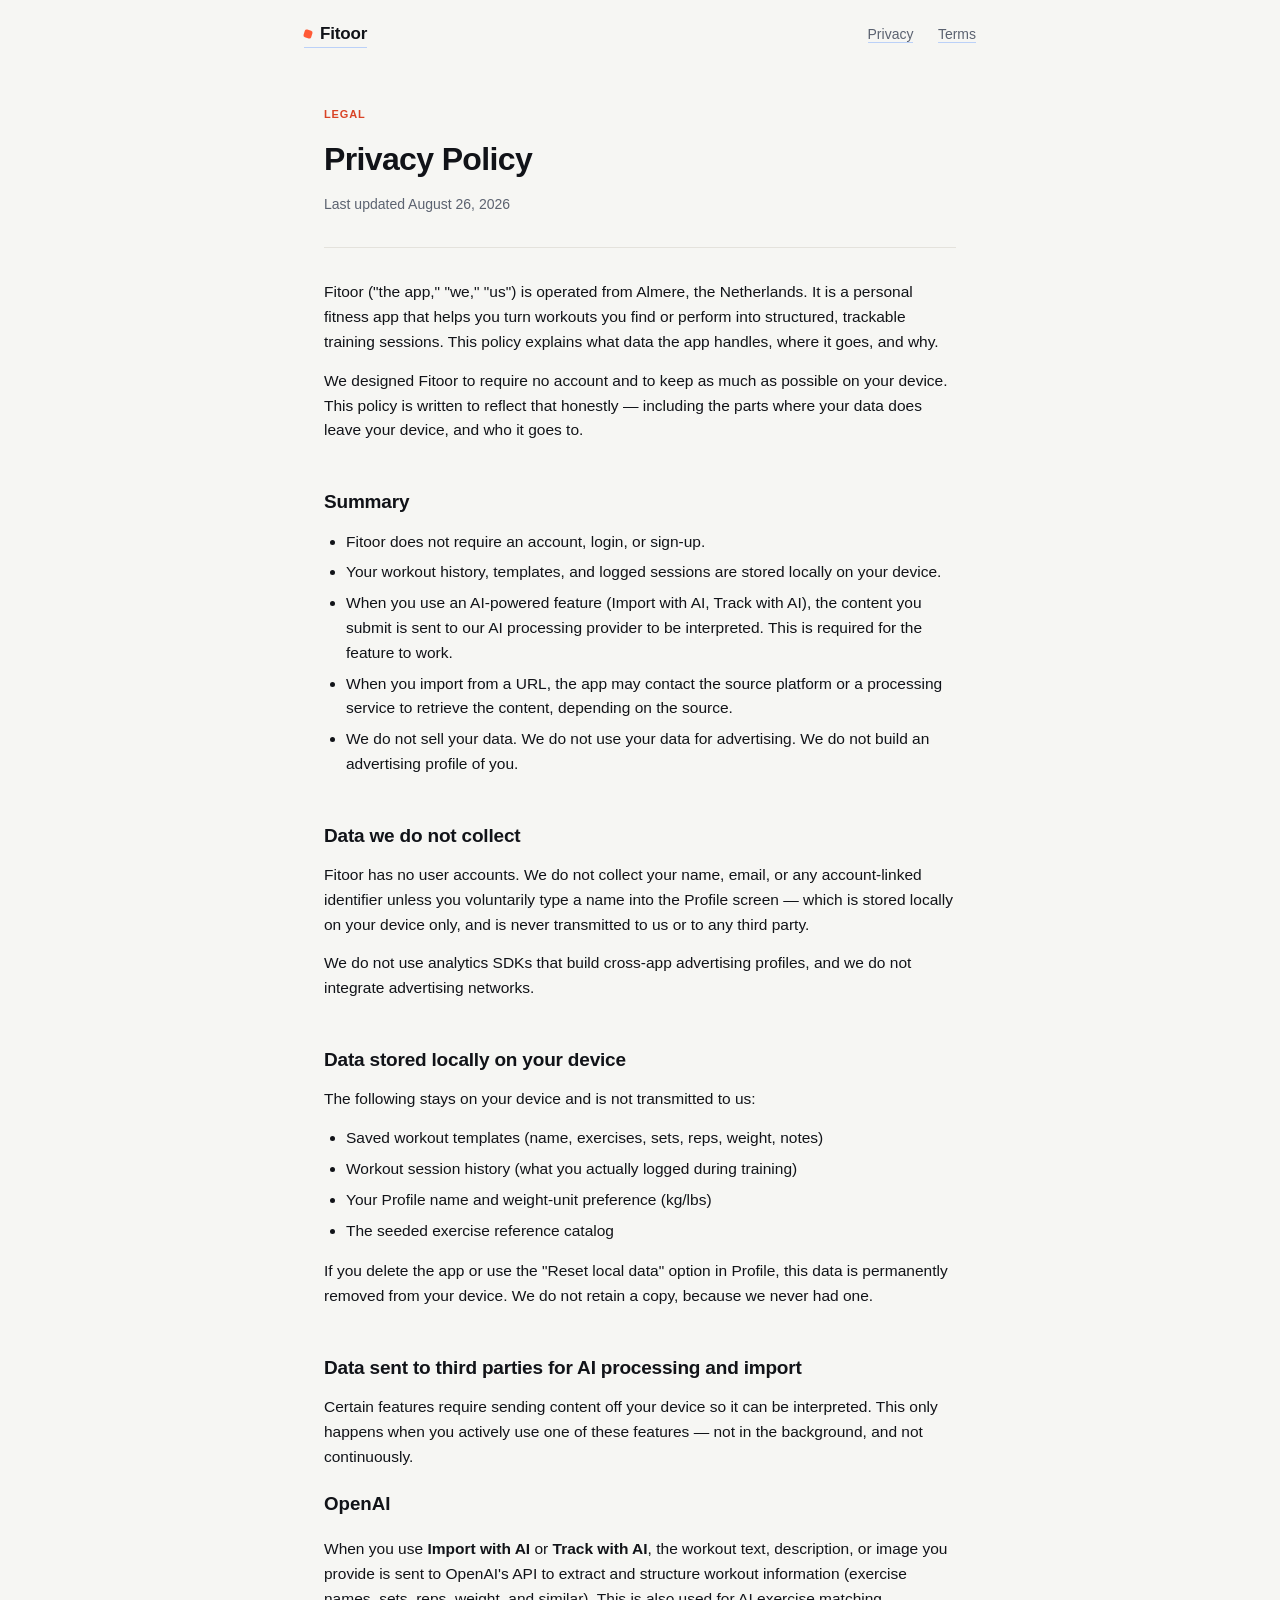
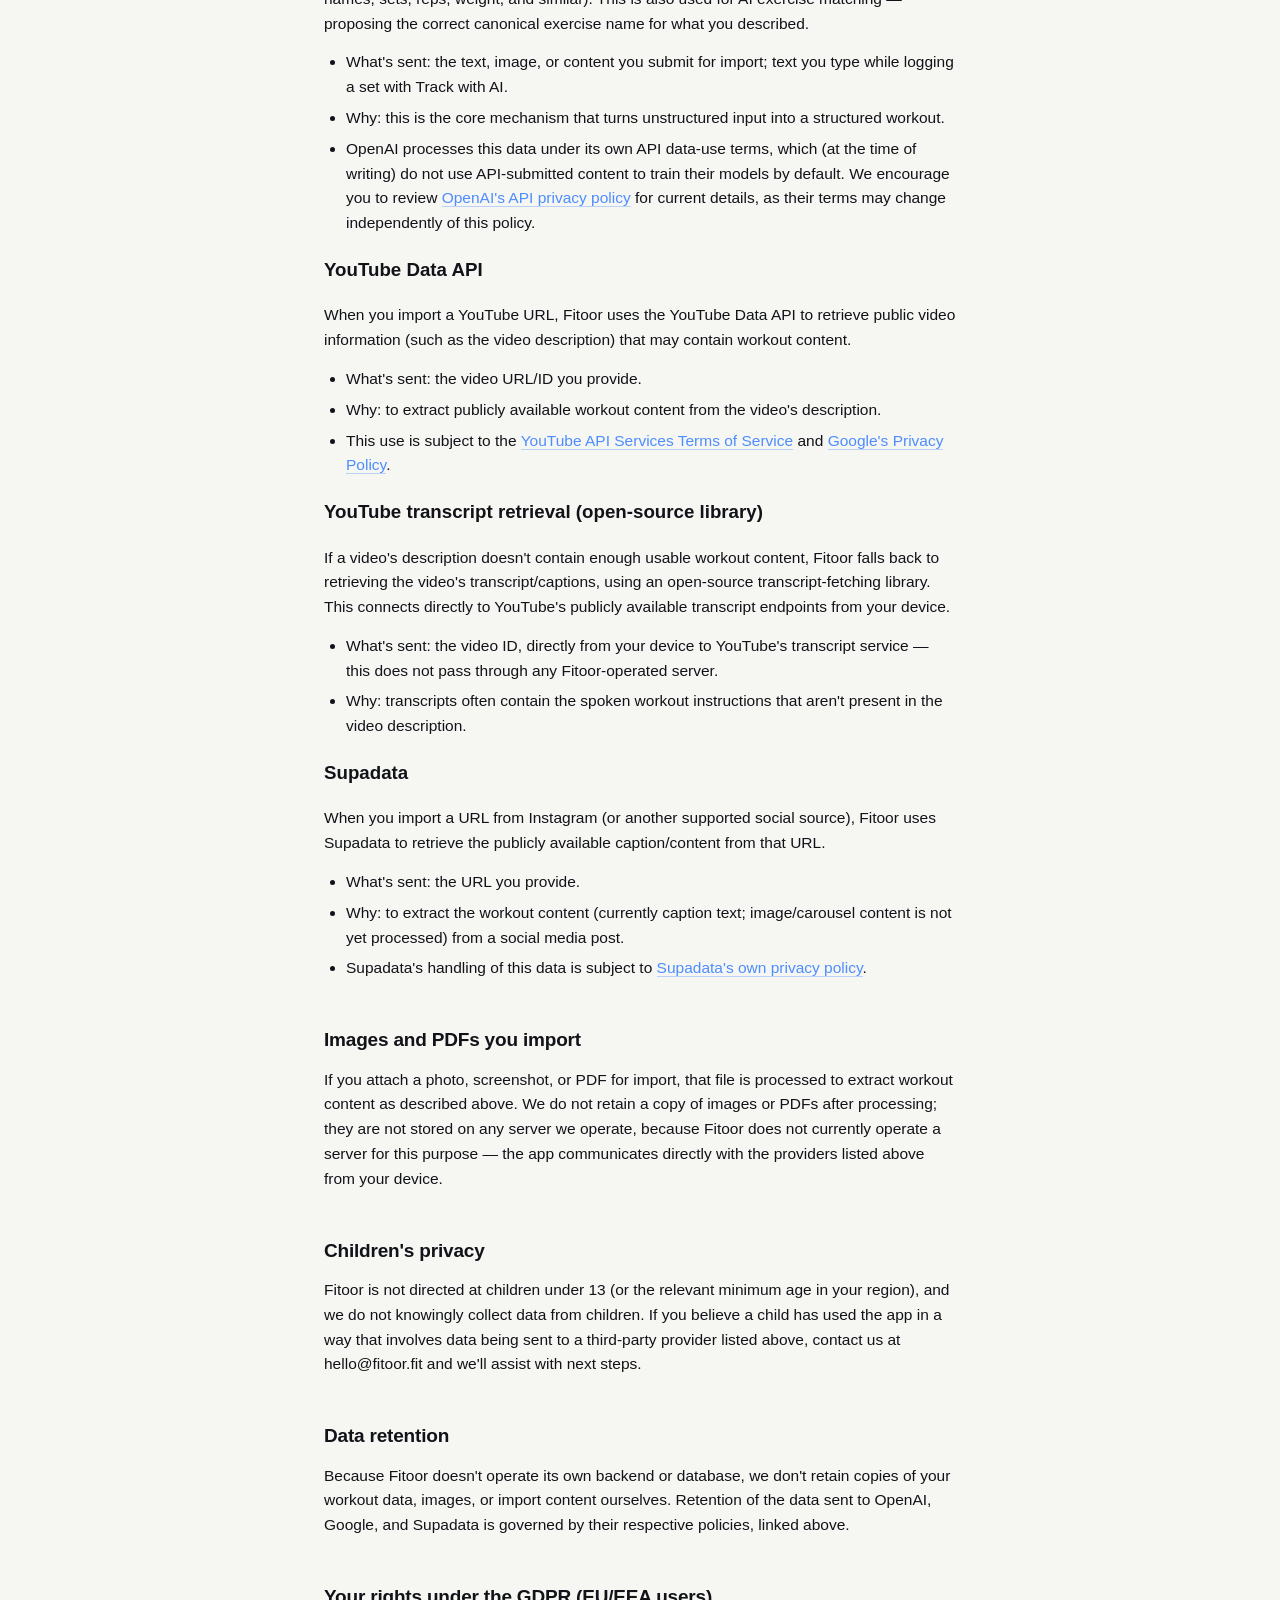
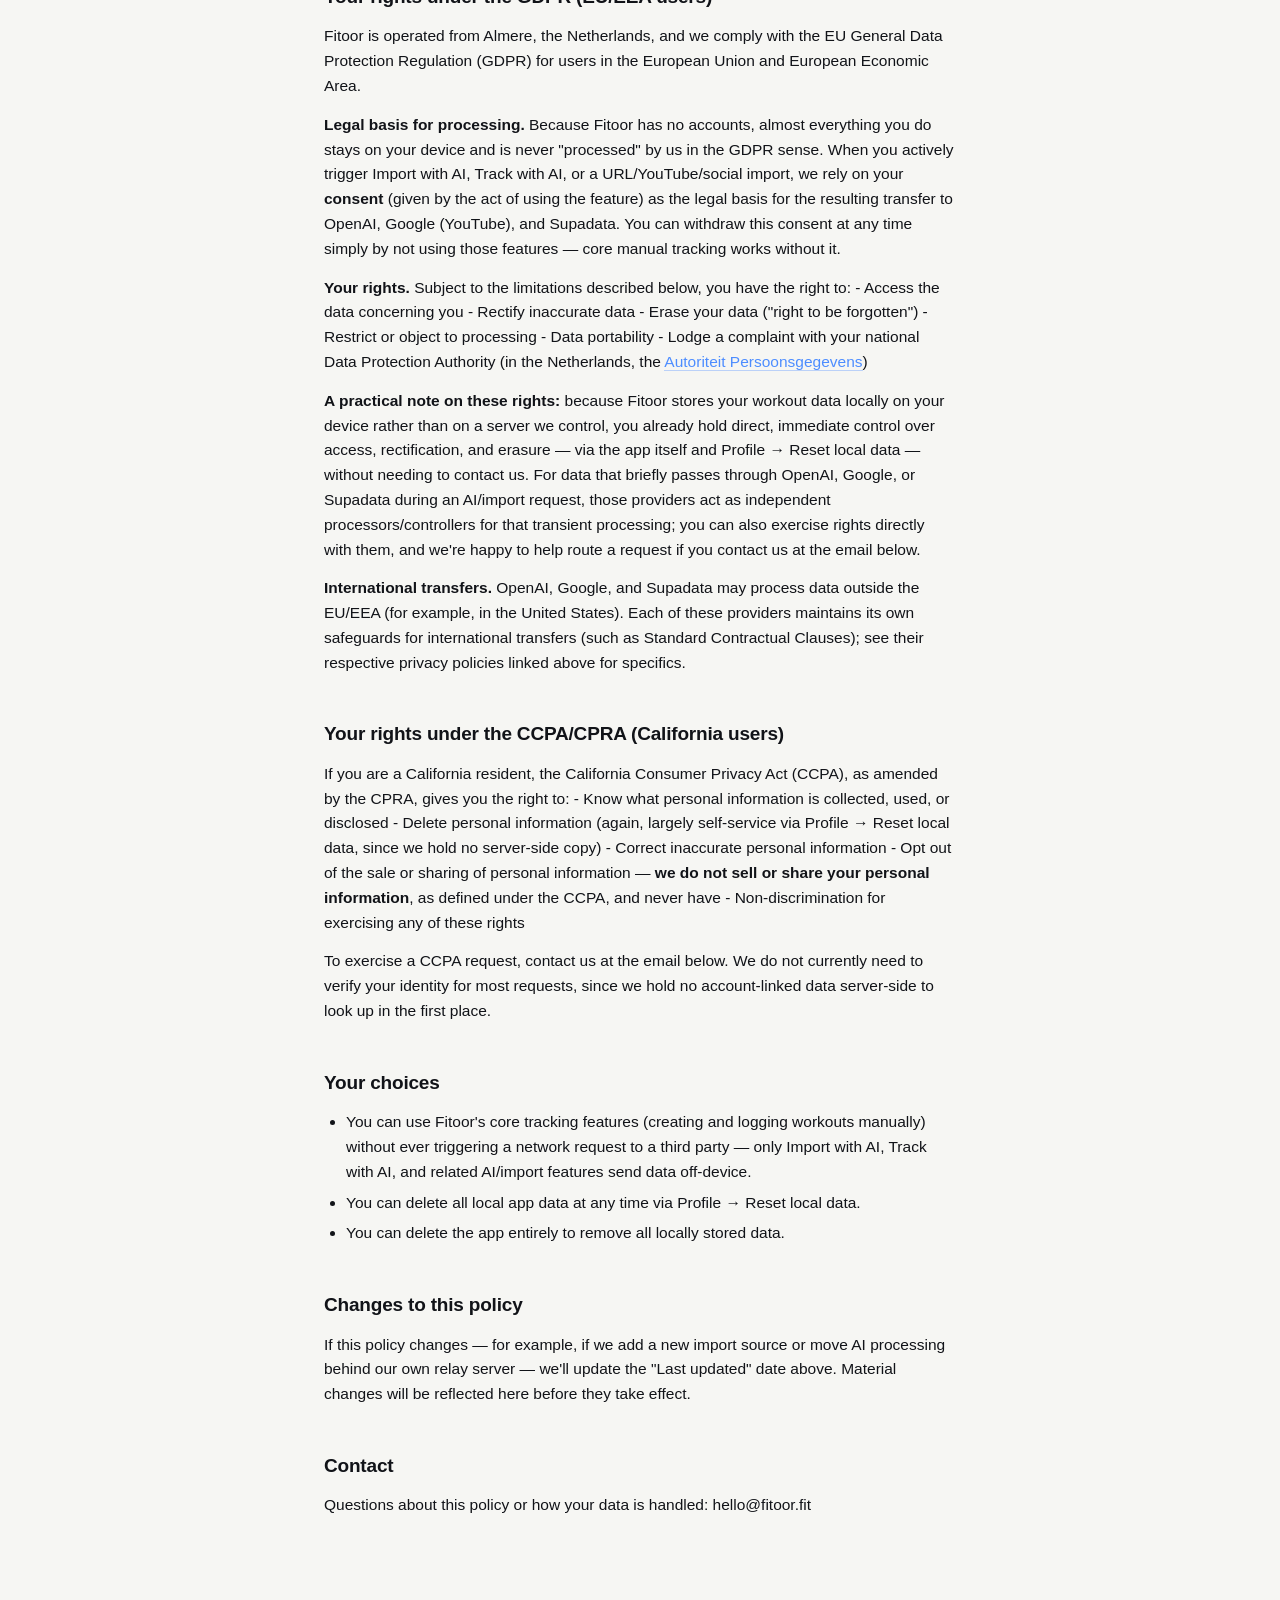
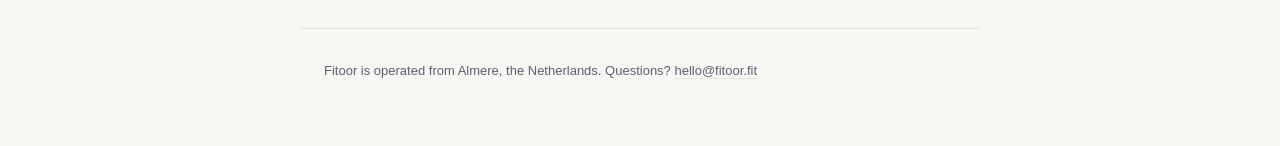
==== privacy.html @ 8de8d277 "Initial commit Co-Authored-By: Claude Sonnet 5 <noreply@anthropic.com>" ====
<!DOCTYPE html>
<html lang="en">
<head>
<meta charset="UTF-8">
<meta name="viewport" content="width=device-width, initial-scale=1">
<title>Privacy Policy — Fitoor</title>
<link rel="stylesheet" href="style.css">
</head>
<body>
<div class="topbar">
  <a href="/" class="wordmark"><span class="dot"></span>Fitoor</a>
  <nav class="nav-links">
    <a href="/privacy.html" aria-current="page">Privacy</a>
    <a href="/terms.html">Terms</a>
  </nav>
</div>
<main>
  <div class="doc-header">
    <span class="eyebrow">Legal</span>
    <h1>Privacy Policy</h1>
    <div class="updated">Last updated August 26, 2026</div>
  </div>
  <p>Fitoor ("the app," "we," "us") is operated from Almere, the Netherlands. It is a personal fitness app that helps you turn workouts you find or perform into structured, trackable training sessions. This policy explains what data the app handles, where it goes, and why.</p>
<p>We designed Fitoor to require no account and to keep as much as possible on your device. This policy is written to reflect that honestly — including the parts where your data does leave your device, and who it goes to.</p>
<h2>Summary</h2>
<ul>
<li>Fitoor does not require an account, login, or sign-up.</li>
<li>Your workout history, templates, and logged sessions are stored locally on your device.</li>
<li>When you use an AI-powered feature (Import with AI, Track with AI), the content you submit is sent to our AI processing provider to be interpreted. This is required for the feature to work.</li>
<li>When you import from a URL, the app may contact the source platform or a processing service to retrieve the content, depending on the source.</li>
<li>We do not sell your data. We do not use your data for advertising. We do not build an advertising profile of you.</li>
</ul>
<h2>Data we do not collect</h2>
<p>Fitoor has no user accounts. We do not collect your name, email, or any account-linked identifier unless you voluntarily type a name into the Profile screen — which is stored locally on your device only, and is never transmitted to us or to any third party.</p>
<p>We do not use analytics SDKs that build cross-app advertising profiles, and we do not integrate advertising networks.</p>
<h2>Data stored locally on your device</h2>
<p>The following stays on your device and is not transmitted to us:</p>
<ul>
<li>Saved workout templates (name, exercises, sets, reps, weight, notes)</li>
<li>Workout session history (what you actually logged during training)</li>
<li>Your Profile name and weight-unit preference (kg/lbs)</li>
<li>The seeded exercise reference catalog</li>
</ul>
<p>If you delete the app or use the "Reset local data" option in Profile, this data is permanently removed from your device. We do not retain a copy, because we never had one.</p>
<h2>Data sent to third parties for AI processing and import</h2>
<p>Certain features require sending content off your device so it can be interpreted. This only happens when you actively use one of these features — not in the background, and not continuously.</p>
<h3>OpenAI</h3>
<p>When you use <strong>Import with AI</strong> or <strong>Track with AI</strong>, the workout text, description, or image you provide is sent to OpenAI's API to extract and structure workout information (exercise names, sets, reps, weight, and similar). This is also used for AI exercise matching — proposing the correct canonical exercise name for what you described.</p>
<ul>
<li>What's sent: the text, image, or content you submit for import; text you type while logging a set with Track with AI.</li>
<li>Why: this is the core mechanism that turns unstructured input into a structured workout.</li>
<li>OpenAI processes this data under its own API data-use terms, which (at the time of writing) do not use API-submitted content to train their models by default. We encourage you to review <a href="https://openai.com/policies/">OpenAI's API privacy policy</a> for current details, as their terms may change independently of this policy.</li>
</ul>
<h3>YouTube Data API</h3>
<p>When you import a YouTube URL, Fitoor uses the YouTube Data API to retrieve public video information (such as the video description) that may contain workout content.</p>
<ul>
<li>What's sent: the video URL/ID you provide.</li>
<li>Why: to extract publicly available workout content from the video's description.</li>
<li>This use is subject to the <a href="https://www.youtube.com/t/terms">YouTube API Services Terms of Service</a> and <a href="https://policies.google.com/privacy">Google's Privacy Policy</a>.</li>
</ul>
<h3>YouTube transcript retrieval (open-source library)</h3>
<p>If a video's description doesn't contain enough usable workout content, Fitoor falls back to retrieving the video's transcript/captions, using an open-source transcript-fetching library. This connects directly to YouTube's publicly available transcript endpoints from your device.</p>
<ul>
<li>What's sent: the video ID, directly from your device to YouTube's transcript service — this does not pass through any Fitoor-operated server.</li>
<li>Why: transcripts often contain the spoken workout instructions that aren't present in the video description.</li>
</ul>
<h3>Supadata</h3>
<p>When you import a URL from Instagram (or another supported social source), Fitoor uses Supadata to retrieve the publicly available caption/content from that URL.</p>
<ul>
<li>What's sent: the URL you provide.</li>
<li>Why: to extract the workout content (currently caption text; image/carousel content is not yet processed) from a social media post.</li>
<li>Supadata's handling of this data is subject to <a href="https://supadata.ai/privacy">Supadata's own privacy policy</a>.</li>
</ul>
<h2>Images and PDFs you import</h2>
<p>If you attach a photo, screenshot, or PDF for import, that file is processed to extract workout content as described above. We do not retain a copy of images or PDFs after processing; they are not stored on any server we operate, because Fitoor does not currently operate a server for this purpose — the app communicates directly with the providers listed above from your device.</p>
<h2>Children's privacy</h2>
<p>Fitoor is not directed at children under 13 (or the relevant minimum age in your region), and we do not knowingly collect data from children. If you believe a child has used the app in a way that involves data being sent to a third-party provider listed above, contact us at hello@fitoor.fit and we'll assist with next steps.</p>
<h2>Data retention</h2>
<p>Because Fitoor doesn't operate its own backend or database, we don't retain copies of your workout data, images, or import content ourselves. Retention of the data sent to OpenAI, Google, and Supadata is governed by their respective policies, linked above.</p>
<h2>Your rights under the GDPR (EU/EEA users)</h2>
<p>Fitoor is operated from Almere, the Netherlands, and we comply with the EU General Data Protection Regulation (GDPR) for users in the European Union and European Economic Area.</p>
<p><strong>Legal basis for processing.</strong> Because Fitoor has no accounts, almost everything you do stays on your device and is never "processed" by us in the GDPR sense. When you actively trigger Import with AI, Track with AI, or a URL/YouTube/social import, we rely on your <strong>consent</strong> (given by the act of using the feature) as the legal basis for the resulting transfer to OpenAI, Google (YouTube), and Supadata. You can withdraw this consent at any time simply by not using those features — core manual tracking works without it.</p>
<p><strong>Your rights.</strong> Subject to the limitations described below, you have the right to:
- Access the data concerning you
- Rectify inaccurate data
- Erase your data ("right to be forgotten")
- Restrict or object to processing
- Data portability
- Lodge a complaint with your national Data Protection Authority (in the Netherlands, the <a href="https://www.autoriteitpersoonsgegevens.nl/">Autoriteit Persoonsgegevens</a>)</p>
<p><strong>A practical note on these rights:</strong> because Fitoor stores your workout data locally on your device rather than on a server we control, you already hold direct, immediate control over access, rectification, and erasure — via the app itself and Profile → Reset local data — without needing to contact us. For data that briefly passes through OpenAI, Google, or Supadata during an AI/import request, those providers act as independent processors/controllers for that transient processing; you can also exercise rights directly with them, and we're happy to help route a request if you contact us at the email below.</p>
<p><strong>International transfers.</strong> OpenAI, Google, and Supadata may process data outside the EU/EEA (for example, in the United States). Each of these providers maintains its own safeguards for international transfers (such as Standard Contractual Clauses); see their respective privacy policies linked above for specifics.</p>
<h2>Your rights under the CCPA/CPRA (California users)</h2>
<p>If you are a California resident, the California Consumer Privacy Act (CCPA), as amended by the CPRA, gives you the right to:
- Know what personal information is collected, used, or disclosed
- Delete personal information (again, largely self-service via Profile → Reset local data, since we hold no server-side copy)
- Correct inaccurate personal information
- Opt out of the sale or sharing of personal information — <strong>we do not sell or share your personal information</strong>, as defined under the CCPA, and never have
- Non-discrimination for exercising any of these rights</p>
<p>To exercise a CCPA request, contact us at the email below. We do not currently need to verify your identity for most requests, since we hold no account-linked data server-side to look up in the first place.</p>
<h2>Your choices</h2>
<ul>
<li>You can use Fitoor's core tracking features (creating and logging workouts manually) without ever triggering a network request to a third party — only Import with AI, Track with AI, and related AI/import features send data off-device.</li>
<li>You can delete all local app data at any time via Profile → Reset local data.</li>
<li>You can delete the app entirely to remove all locally stored data.</li>
</ul>
<h2>Changes to this policy</h2>
<p>If this policy changes — for example, if we add a new import source or move AI processing behind our own relay server — we'll update the "Last updated" date above. Material changes will be reflected here before they take effect.</p>
<h2>Contact</h2>
<p>Questions about this policy or how your data is handled: hello@fitoor.fit</p>
</main>
<footer>
  Fitoor is operated from Almere, the Netherlands. Questions? <a href="mailto:hello@fitoor.fit">hello@fitoor.fit</a>
</footer>
</body>
</html>
---- style.css ----
:root {
  --core-900: #0D0F12;
  --surface-800: #171A1F;
  --ember: #FF5A36;
  --ember-deep: #D94325;
  --ion-blue: #4D8DFF;
  --canvas: #F6F6F3;
  --surface: #FFFFFF;
  --ink: #111318;
  --ink-secondary: #5B6270;
  --rule: #E4E2DC;
}

* { box-sizing: border-box; }

body {
  margin: 0;
  background: var(--canvas);
  color: var(--ink);
  font-family: -apple-system, BlinkMacSystemFont, "SF Pro Text", "Segoe UI", Roboto, sans-serif;
  line-height: 1.6;
}

.topbar {
  display: flex;
  align-items: center;
  justify-content: space-between;
  padding: 20px 24px;
  max-width: 720px;
  margin: 0 auto;
}

.wordmark {
  display: flex;
  align-items: center;
  gap: 8px;
  text-decoration: none;
  color: var(--ink);
  font-weight: 700;
  font-size: 17px;
  letter-spacing: -0.01em;
}

.wordmark .dot {
  width: 8px;
  height: 8px;
  border-radius: 2px;
  background: var(--ember);
  transform: rotate(18deg);
}

.nav-links a {
  color: var(--ink-secondary);
  text-decoration: none;
  font-size: 14px;
  margin-left: 20px;
}

.nav-links a:hover,
.nav-links a:focus-visible {
  color: var(--ember-deep);
}

main {
  max-width: 680px;
  margin: 0 auto;
  padding: 8px 24px 96px;
}

.doc-header {
  padding: 24px 0 32px;
  border-bottom: 1px solid var(--rule);
  margin-bottom: 32px;
}

.doc-header .eyebrow {
  display: inline-block;
  font-size: 11px;
  font-weight: 600;
  letter-spacing: 0.08em;
  text-transform: uppercase;
  color: var(--ember-deep);
  margin-bottom: 10px;
}

.doc-header h1 {
  font-size: 32px;
  font-weight: 700;
  letter-spacing: -0.02em;
  margin: 0 0 8px;
}

.doc-header .updated {
  color: var(--ink-secondary);
  font-size: 14px;
}

h2 {
  font-size: 19px;
  font-weight: 700;
  letter-spacing: -0.01em;
  margin: 40px 0 12px;
  padding-top: 4px;
}

h1 + p,
h2 + p { margin-top: 0; }

p, li {
  font-size: 15.5px;
  color: var(--ink);
}

p { margin: 0 0 14px; }

ul, ol {
  margin: 0 0 16px;
  padding-left: 22px;
}

li { margin-bottom: 6px; }

strong { font-weight: 600; }

a {
  color: var(--ion-blue);
  text-decoration: none;
  border-bottom: 1px solid rgba(77,141,255,0.35);
}

a:hover, a:focus-visible {
  border-bottom-color: var(--ion-blue);
}

code {
  background: rgba(0,0,0,0.05);
  padding: 1px 5px;
  border-radius: 4px;
  font-size: 0.9em;
}

hr {
  border: none;
  border-top: 1px solid var(--rule);
  margin: 40px 0;
}

footer {
  max-width: 680px;
  margin: 0 auto;
  padding: 32px 24px 64px;
  color: var(--ink-secondary);
  font-size: 13px;
  border-top: 1px solid var(--rule);
}

footer a { color: var(--ink-secondary); border-bottom: 1px solid var(--rule); }

@media (max-width: 480px) {
  .doc-header h1 { font-size: 26px; }
  .nav-links a { margin-left: 14px; font-size: 13px; }
}
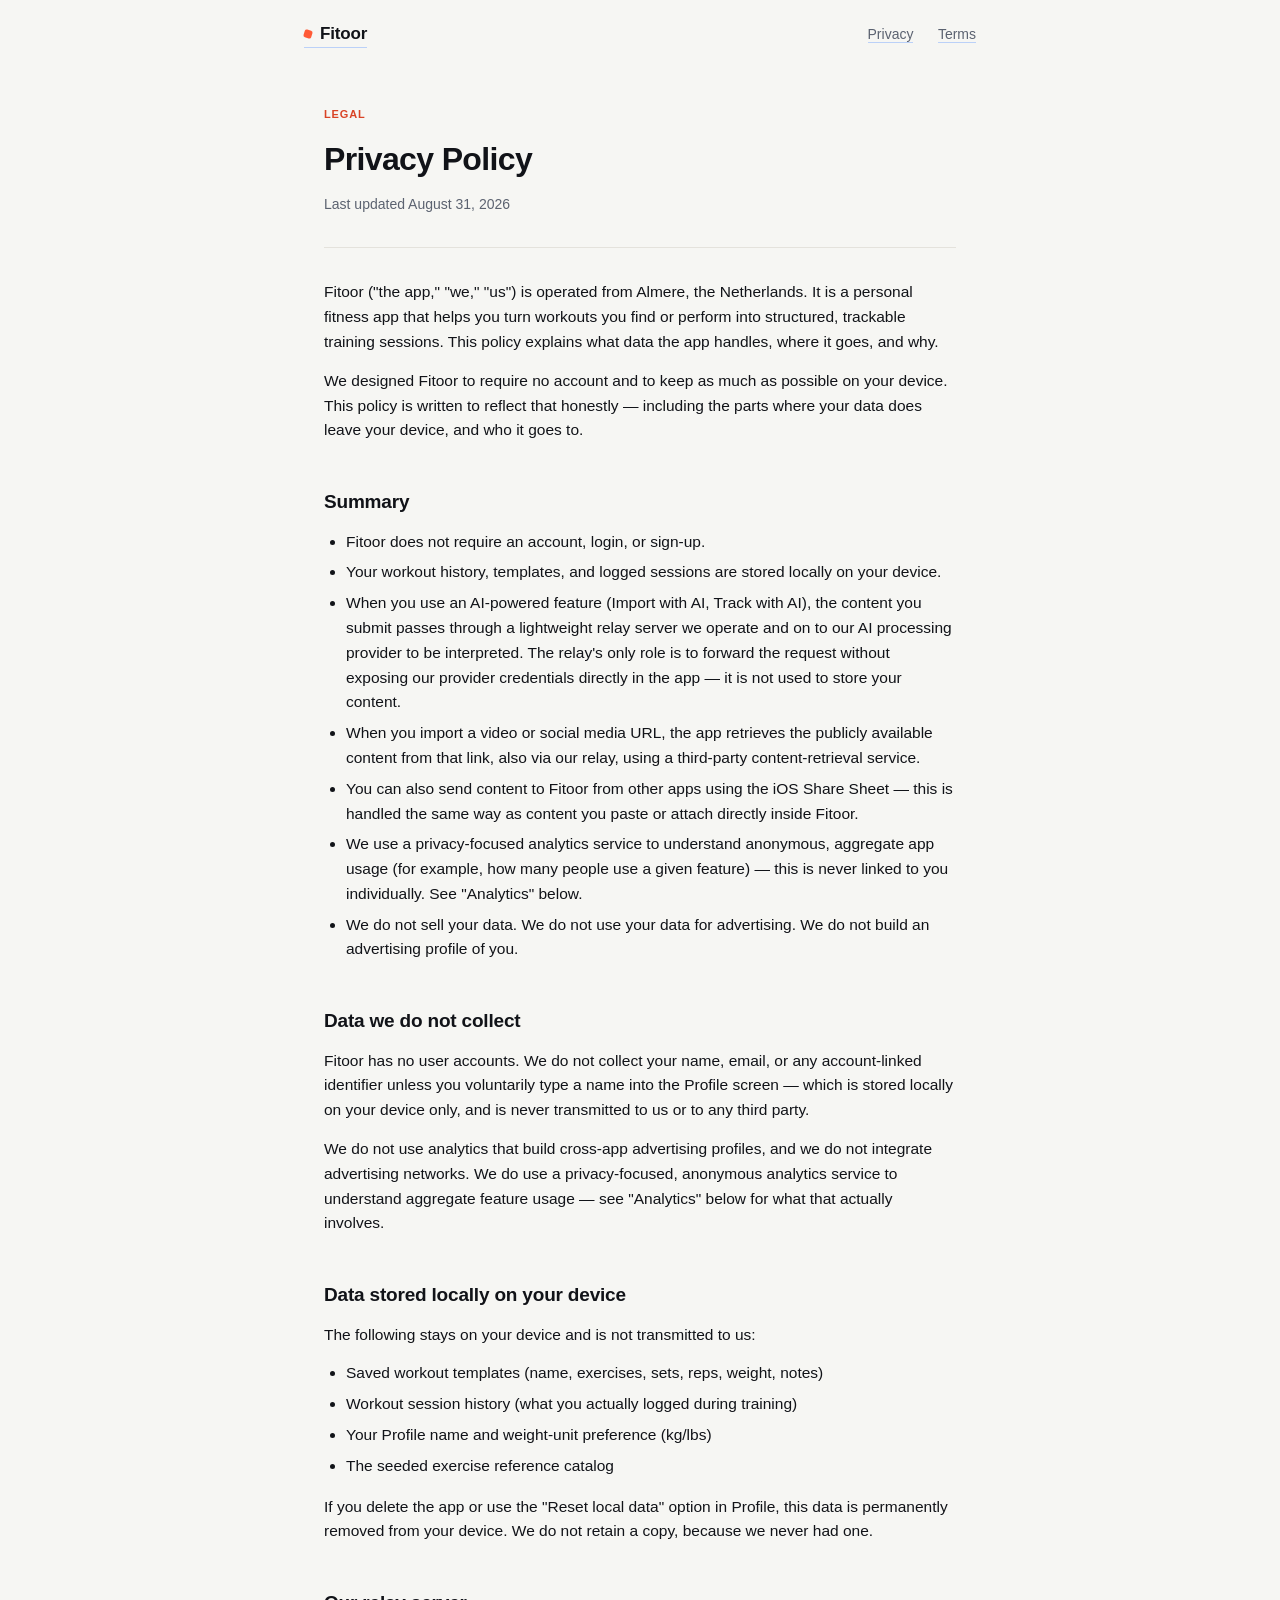
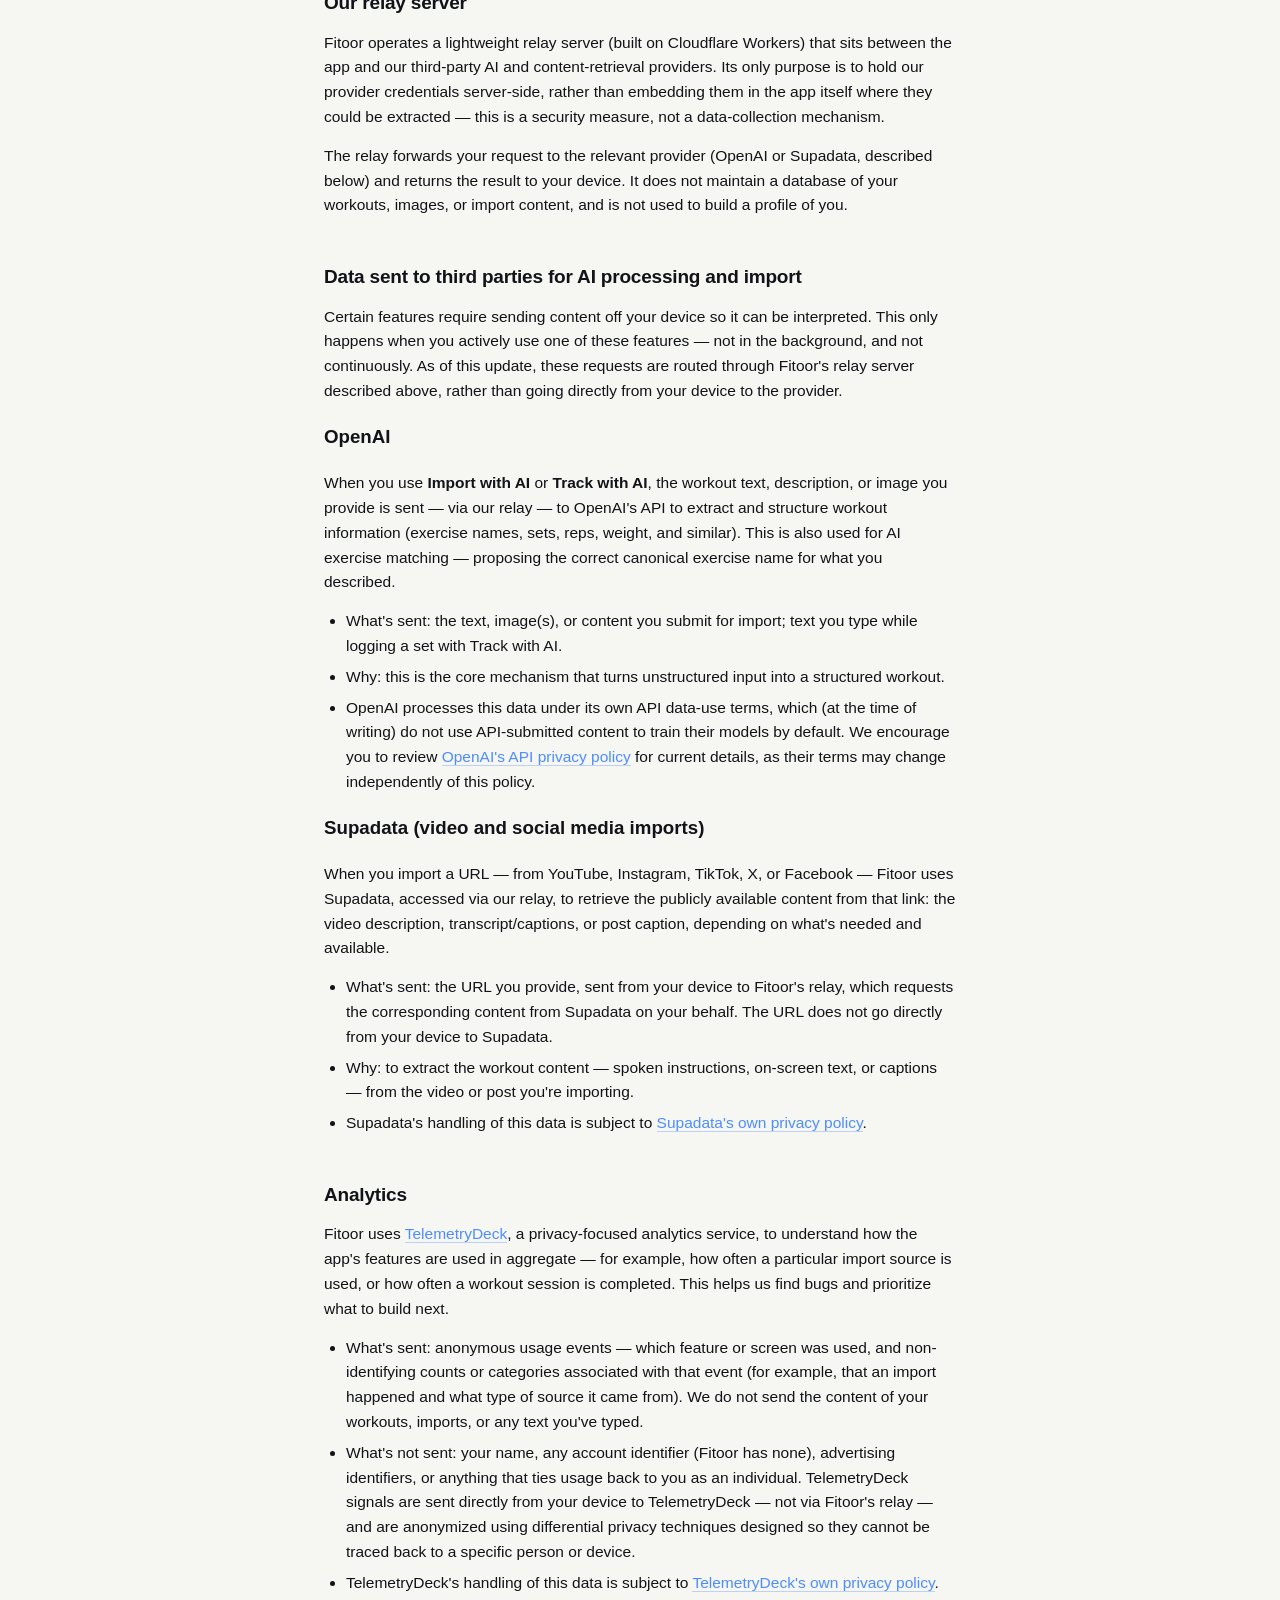
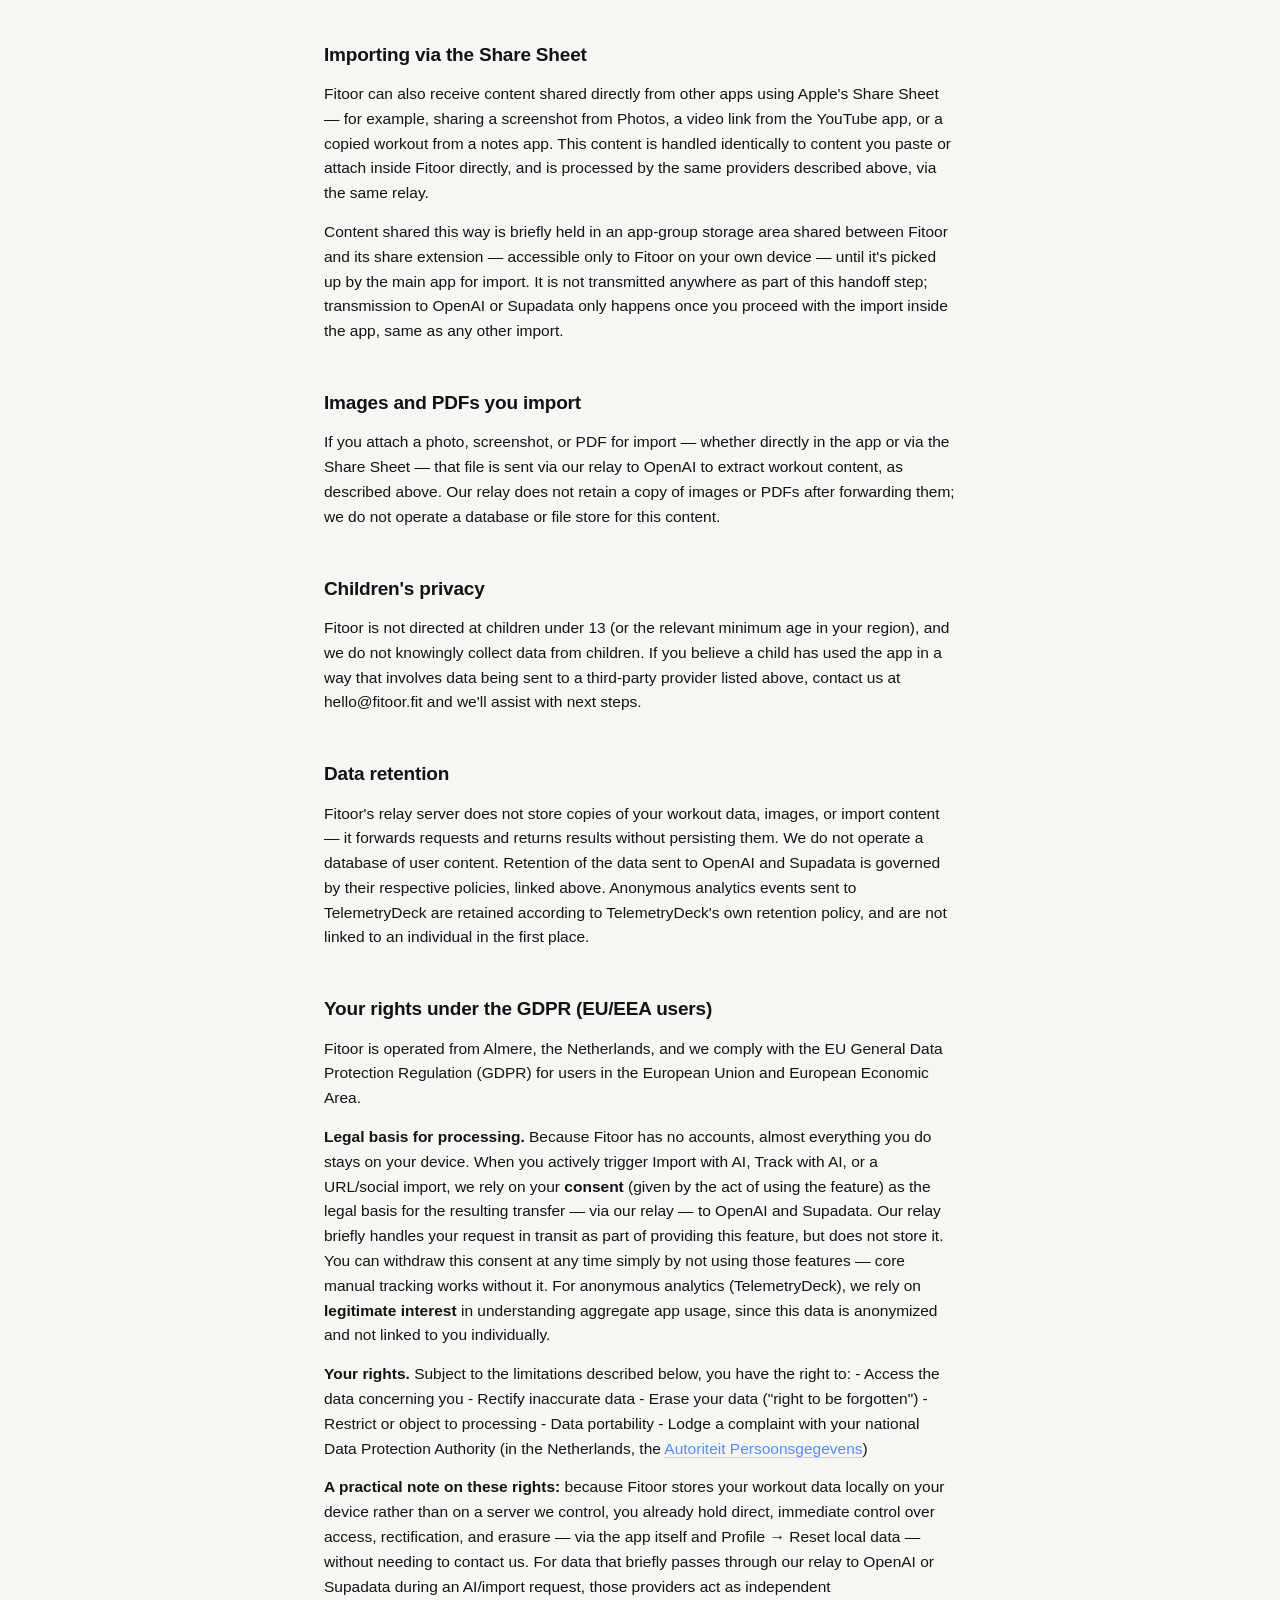
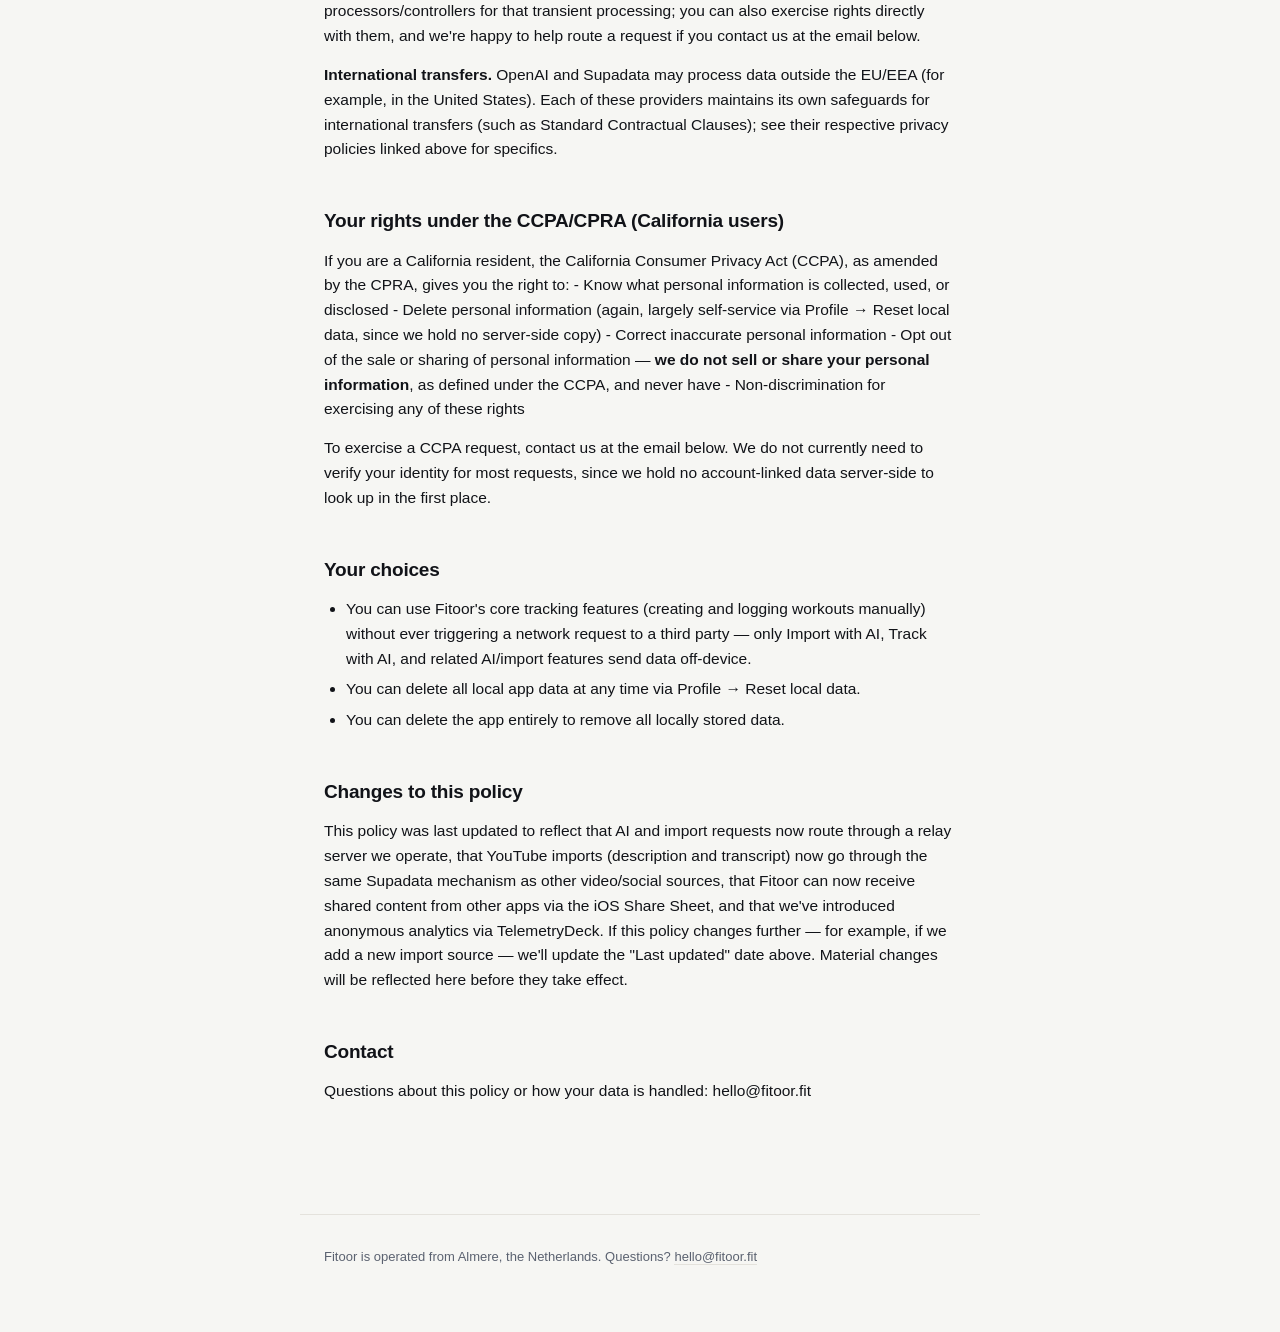
==== commit fee190eb: "Update privacy policy: relay architecture, merged Supadata section, Share Sheet import disclosure - " ====
--- a/privacy.html
+++ b/privacy.html
@@ -4,21 +4,25 @@
 <meta charset="UTF-8">
 <meta name="viewport" content="width=device-width, initial-scale=1">
 <title>Privacy Policy — Fitoor</title>
+<link rel="icon" type="image/x-icon" href="favicon.ico">
+<link rel="icon" type="image/png" sizes="32x32" href="favicon-32x32.png">
+<link rel="icon" type="image/png" sizes="16x16" href="favicon-16x16.png">
+<link rel="apple-touch-icon" sizes="180x180" href="apple-touch-icon.png">
 <link rel="stylesheet" href="style.css">
 </head>
 <body>
 <div class="topbar">
-  <a href="/" class="wordmark"><span class="dot"></span>Fitoor</a>
+  <a href="index.html" class="wordmark"><span class="dot"></span>Fitoor</a>
   <nav class="nav-links">
-    <a href="/privacy.html" aria-current="page">Privacy</a>
-    <a href="/terms.html">Terms</a>
+    <a href="privacy.html" aria-current="page">Privacy</a>
+    <a href="terms.html">Terms</a>
   </nav>
 </div>
 <main>
   <div class="doc-header">
     <span class="eyebrow">Legal</span>
     <h1>Privacy Policy</h1>
-    <div class="updated">Last updated August 26, 2026</div>
+    <div class="updated">Last updated August 31, 2026</div>
   </div>
   <p>Fitoor ("the app," "we," "us") is operated from Almere, the Netherlands. It is a personal fitness app that helps you turn workouts you find or perform into structured, trackable training sessions. This policy explains what data the app handles, where it goes, and why.</p>
 <p>We designed Fitoor to require no account and to keep as much as possible on your device. This policy is written to reflect that honestly — including the parts where your data does leave your device, and who it goes to.</p>
@@ -26,13 +30,15 @@
 <ul>
 <li>Fitoor does not require an account, login, or sign-up.</li>
 <li>Your workout history, templates, and logged sessions are stored locally on your device.</li>
-<li>When you use an AI-powered feature (Import with AI, Track with AI), the content you submit is sent to our AI processing provider to be interpreted. This is required for the feature to work.</li>
-<li>When you import from a URL, the app may contact the source platform or a processing service to retrieve the content, depending on the source.</li>
+<li>When you use an AI-powered feature (Import with AI, Track with AI), the content you submit passes through a lightweight relay server we operate and on to our AI processing provider to be interpreted. The relay's only role is to forward the request without exposing our provider credentials directly in the app — it is not used to store your content.</li>
+<li>When you import a video or social media URL, the app retrieves the publicly available content from that link, also via our relay, using a third-party content-retrieval service.</li>
+<li>You can also send content to Fitoor from other apps using the iOS Share Sheet — this is handled the same way as content you paste or attach directly inside Fitoor.</li>
+<li>We use a privacy-focused analytics service to understand anonymous, aggregate app usage (for example, how many people use a given feature) — this is never linked to you individually. See "Analytics" below.</li>
 <li>We do not sell your data. We do not use your data for advertising. We do not build an advertising profile of you.</li>
 </ul>
 <h2>Data we do not collect</h2>
 <p>Fitoor has no user accounts. We do not collect your name, email, or any account-linked identifier unless you voluntarily type a name into the Profile screen — which is stored locally on your device only, and is never transmitted to us or to any third party.</p>
-<p>We do not use analytics SDKs that build cross-app advertising profiles, and we do not integrate advertising networks.</p>
+<p>We do not use analytics that build cross-app advertising profiles, and we do not integrate advertising networks. We do use a privacy-focused, anonymous analytics service to understand aggregate feature usage — see "Analytics" below for what that actually involves.</p>
 <h2>Data stored locally on your device</h2>
 <p>The following stays on your device and is not transmitted to us:</p>
 <ul>
@@ -42,44 +48,44 @@
 <li>The seeded exercise reference catalog</li>
 </ul>
 <p>If you delete the app or use the "Reset local data" option in Profile, this data is permanently removed from your device. We do not retain a copy, because we never had one.</p>
+<h2>Our relay server</h2>
+<p>Fitoor operates a lightweight relay server (built on Cloudflare Workers) that sits between the app and our third-party AI and content-retrieval providers. Its only purpose is to hold our provider credentials server-side, rather than embedding them in the app itself where they could be extracted — this is a security measure, not a data-collection mechanism.</p>
+<p>The relay forwards your request to the relevant provider (OpenAI or Supadata, described below) and returns the result to your device. It does not maintain a database of your workouts, images, or import content, and is not used to build a profile of you.</p>
 <h2>Data sent to third parties for AI processing and import</h2>
-<p>Certain features require sending content off your device so it can be interpreted. This only happens when you actively use one of these features — not in the background, and not continuously.</p>
+<p>Certain features require sending content off your device so it can be interpreted. This only happens when you actively use one of these features — not in the background, and not continuously. As of this update, these requests are routed through Fitoor's relay server described above, rather than going directly from your device to the provider.</p>
 <h3>OpenAI</h3>
-<p>When you use <strong>Import with AI</strong> or <strong>Track with AI</strong>, the workout text, description, or image you provide is sent to OpenAI's API to extract and structure workout information (exercise names, sets, reps, weight, and similar). This is also used for AI exercise matching — proposing the correct canonical exercise name for what you described.</p>
+<p>When you use <strong>Import with AI</strong> or <strong>Track with AI</strong>, the workout text, description, or image you provide is sent — via our relay — to OpenAI's API to extract and structure workout information (exercise names, sets, reps, weight, and similar). This is also used for AI exercise matching — proposing the correct canonical exercise name for what you described.</p>
 <ul>
-<li>What's sent: the text, image, or content you submit for import; text you type while logging a set with Track with AI.</li>
+<li>What's sent: the text, image(s), or content you submit for import; text you type while logging a set with Track with AI.</li>
 <li>Why: this is the core mechanism that turns unstructured input into a structured workout.</li>
 <li>OpenAI processes this data under its own API data-use terms, which (at the time of writing) do not use API-submitted content to train their models by default. We encourage you to review <a href="https://openai.com/policies/">OpenAI's API privacy policy</a> for current details, as their terms may change independently of this policy.</li>
 </ul>
-<h3>YouTube Data API</h3>
-<p>When you import a YouTube URL, Fitoor uses the YouTube Data API to retrieve public video information (such as the video description) that may contain workout content.</p>
+<h3>Supadata (video and social media imports)</h3>
+<p>When you import a URL — from YouTube, Instagram, TikTok, X, or Facebook — Fitoor uses Supadata, accessed via our relay, to retrieve the publicly available content from that link: the video description, transcript/captions, or post caption, depending on what's needed and available.</p>
 <ul>
-<li>What's sent: the video URL/ID you provide.</li>
-<li>Why: to extract publicly available workout content from the video's description.</li>
-<li>This use is subject to the <a href="https://www.youtube.com/t/terms">YouTube API Services Terms of Service</a> and <a href="https://policies.google.com/privacy">Google's Privacy Policy</a>.</li>
-</ul>
-<h3>YouTube transcript retrieval (open-source library)</h3>
-<p>If a video's description doesn't contain enough usable workout content, Fitoor falls back to retrieving the video's transcript/captions, using an open-source transcript-fetching library. This connects directly to YouTube's publicly available transcript endpoints from your device.</p>
-<ul>
-<li>What's sent: the video ID, directly from your device to YouTube's transcript service — this does not pass through any Fitoor-operated server.</li>
-<li>Why: transcripts often contain the spoken workout instructions that aren't present in the video description.</li>
-</ul>
-<h3>Supadata</h3>
-<p>When you import a URL from Instagram (or another supported social source), Fitoor uses Supadata to retrieve the publicly available caption/content from that URL.</p>
-<ul>
-<li>What's sent: the URL you provide.</li>
-<li>Why: to extract the workout content (currently caption text; image/carousel content is not yet processed) from a social media post.</li>
+<li>What's sent: the URL you provide, sent from your device to Fitoor's relay, which requests the corresponding content from Supadata on your behalf. The URL does not go directly from your device to Supadata.</li>
+<li>Why: to extract the workout content — spoken instructions, on-screen text, or captions — from the video or post you're importing.</li>
 <li>Supadata's handling of this data is subject to <a href="https://supadata.ai/privacy">Supadata's own privacy policy</a>.</li>
 </ul>
+<h2>Analytics</h2>
+<p>Fitoor uses <a href="https://telemetrydeck.com/">TelemetryDeck</a>, a privacy-focused analytics service, to understand how the app's features are used in aggregate — for example, how often a particular import source is used, or how often a workout session is completed. This helps us find bugs and prioritize what to build next.</p>
+<ul>
+<li>What's sent: anonymous usage events — which feature or screen was used, and non-identifying counts or categories associated with that event (for example, that an import happened and what type of source it came from). We do not send the content of your workouts, imports, or any text you've typed.</li>
+<li>What's not sent: your name, any account identifier (Fitoor has none), advertising identifiers, or anything that ties usage back to you as an individual. TelemetryDeck signals are sent directly from your device to TelemetryDeck — not via Fitoor's relay — and are anonymized using differential privacy techniques designed so they cannot be traced back to a specific person or device.</li>
+<li>TelemetryDeck's handling of this data is subject to <a href="https://telemetrydeck.com/privacy/">TelemetryDeck's own privacy policy</a>.</li>
+</ul>
+<h2>Importing via the Share Sheet</h2>
+<p>Fitoor can also receive content shared directly from other apps using Apple's Share Sheet — for example, sharing a screenshot from Photos, a video link from the YouTube app, or a copied workout from a notes app. This content is handled identically to content you paste or attach inside Fitoor directly, and is processed by the same providers described above, via the same relay.</p>
+<p>Content shared this way is briefly held in an app-group storage area shared between Fitoor and its share extension — accessible only to Fitoor on your own device — until it's picked up by the main app for import. It is not transmitted anywhere as part of this handoff step; transmission to OpenAI or Supadata only happens once you proceed with the import inside the app, same as any other import.</p>
 <h2>Images and PDFs you import</h2>
-<p>If you attach a photo, screenshot, or PDF for import, that file is processed to extract workout content as described above. We do not retain a copy of images or PDFs after processing; they are not stored on any server we operate, because Fitoor does not currently operate a server for this purpose — the app communicates directly with the providers listed above from your device.</p>
+<p>If you attach a photo, screenshot, or PDF for import — whether directly in the app or via the Share Sheet — that file is sent via our relay to OpenAI to extract workout content, as described above. Our relay does not retain a copy of images or PDFs after forwarding them; we do not operate a database or file store for this content.</p>
 <h2>Children's privacy</h2>
 <p>Fitoor is not directed at children under 13 (or the relevant minimum age in your region), and we do not knowingly collect data from children. If you believe a child has used the app in a way that involves data being sent to a third-party provider listed above, contact us at hello@fitoor.fit and we'll assist with next steps.</p>
 <h2>Data retention</h2>
-<p>Because Fitoor doesn't operate its own backend or database, we don't retain copies of your workout data, images, or import content ourselves. Retention of the data sent to OpenAI, Google, and Supadata is governed by their respective policies, linked above.</p>
+<p>Fitoor's relay server does not store copies of your workout data, images, or import content — it forwards requests and returns results without persisting them. We do not operate a database of user content. Retention of the data sent to OpenAI and Supadata is governed by their respective policies, linked above. Anonymous analytics events sent to TelemetryDeck are retained according to TelemetryDeck's own retention policy, and are not linked to an individual in the first place.</p>
 <h2>Your rights under the GDPR (EU/EEA users)</h2>
 <p>Fitoor is operated from Almere, the Netherlands, and we comply with the EU General Data Protection Regulation (GDPR) for users in the European Union and European Economic Area.</p>
-<p><strong>Legal basis for processing.</strong> Because Fitoor has no accounts, almost everything you do stays on your device and is never "processed" by us in the GDPR sense. When you actively trigger Import with AI, Track with AI, or a URL/YouTube/social import, we rely on your <strong>consent</strong> (given by the act of using the feature) as the legal basis for the resulting transfer to OpenAI, Google (YouTube), and Supadata. You can withdraw this consent at any time simply by not using those features — core manual tracking works without it.</p>
+<p><strong>Legal basis for processing.</strong> Because Fitoor has no accounts, almost everything you do stays on your device. When you actively trigger Import with AI, Track with AI, or a URL/social import, we rely on your <strong>consent</strong> (given by the act of using the feature) as the legal basis for the resulting transfer — via our relay — to OpenAI and Supadata. Our relay briefly handles your request in transit as part of providing this feature, but does not store it. You can withdraw this consent at any time simply by not using those features — core manual tracking works without it. For anonymous analytics (TelemetryDeck), we rely on <strong>legitimate interest</strong> in understanding aggregate app usage, since this data is anonymized and not linked to you individually.</p>
 <p><strong>Your rights.</strong> Subject to the limitations described below, you have the right to:
 - Access the data concerning you
 - Rectify inaccurate data
@@ -87,8 +93,8 @@
 - Restrict or object to processing
 - Data portability
 - Lodge a complaint with your national Data Protection Authority (in the Netherlands, the <a href="https://www.autoriteitpersoonsgegevens.nl/">Autoriteit Persoonsgegevens</a>)</p>
-<p><strong>A practical note on these rights:</strong> because Fitoor stores your workout data locally on your device rather than on a server we control, you already hold direct, immediate control over access, rectification, and erasure — via the app itself and Profile → Reset local data — without needing to contact us. For data that briefly passes through OpenAI, Google, or Supadata during an AI/import request, those providers act as independent processors/controllers for that transient processing; you can also exercise rights directly with them, and we're happy to help route a request if you contact us at the email below.</p>
-<p><strong>International transfers.</strong> OpenAI, Google, and Supadata may process data outside the EU/EEA (for example, in the United States). Each of these providers maintains its own safeguards for international transfers (such as Standard Contractual Clauses); see their respective privacy policies linked above for specifics.</p>
+<p><strong>A practical note on these rights:</strong> because Fitoor stores your workout data locally on your device rather than on a server we control, you already hold direct, immediate control over access, rectification, and erasure — via the app itself and Profile → Reset local data — without needing to contact us. For data that briefly passes through our relay to OpenAI or Supadata during an AI/import request, those providers act as independent processors/controllers for that transient processing; you can also exercise rights directly with them, and we're happy to help route a request if you contact us at the email below.</p>
+<p><strong>International transfers.</strong> OpenAI and Supadata may process data outside the EU/EEA (for example, in the United States). Each of these providers maintains its own safeguards for international transfers (such as Standard Contractual Clauses); see their respective privacy policies linked above for specifics.</p>
 <h2>Your rights under the CCPA/CPRA (California users)</h2>
 <p>If you are a California resident, the California Consumer Privacy Act (CCPA), as amended by the CPRA, gives you the right to:
 - Know what personal information is collected, used, or disclosed
@@ -104,7 +110,7 @@
 <li>You can delete the app entirely to remove all locally stored data.</li>
 </ul>
 <h2>Changes to this policy</h2>
-<p>If this policy changes — for example, if we add a new import source or move AI processing behind our own relay server — we'll update the "Last updated" date above. Material changes will be reflected here before they take effect.</p>
+<p>This policy was last updated to reflect that AI and import requests now route through a relay server we operate, that YouTube imports (description and transcript) now go through the same Supadata mechanism as other video/social sources, that Fitoor can now receive shared content from other apps via the iOS Share Sheet, and that we've introduced anonymous analytics via TelemetryDeck. If this policy changes further — for example, if we add a new import source — we'll update the "Last updated" date above. Material changes will be reflected here before they take effect.</p>
 <h2>Contact</h2>
 <p>Questions about this policy or how your data is handled: hello@fitoor.fit</p>
 </main>
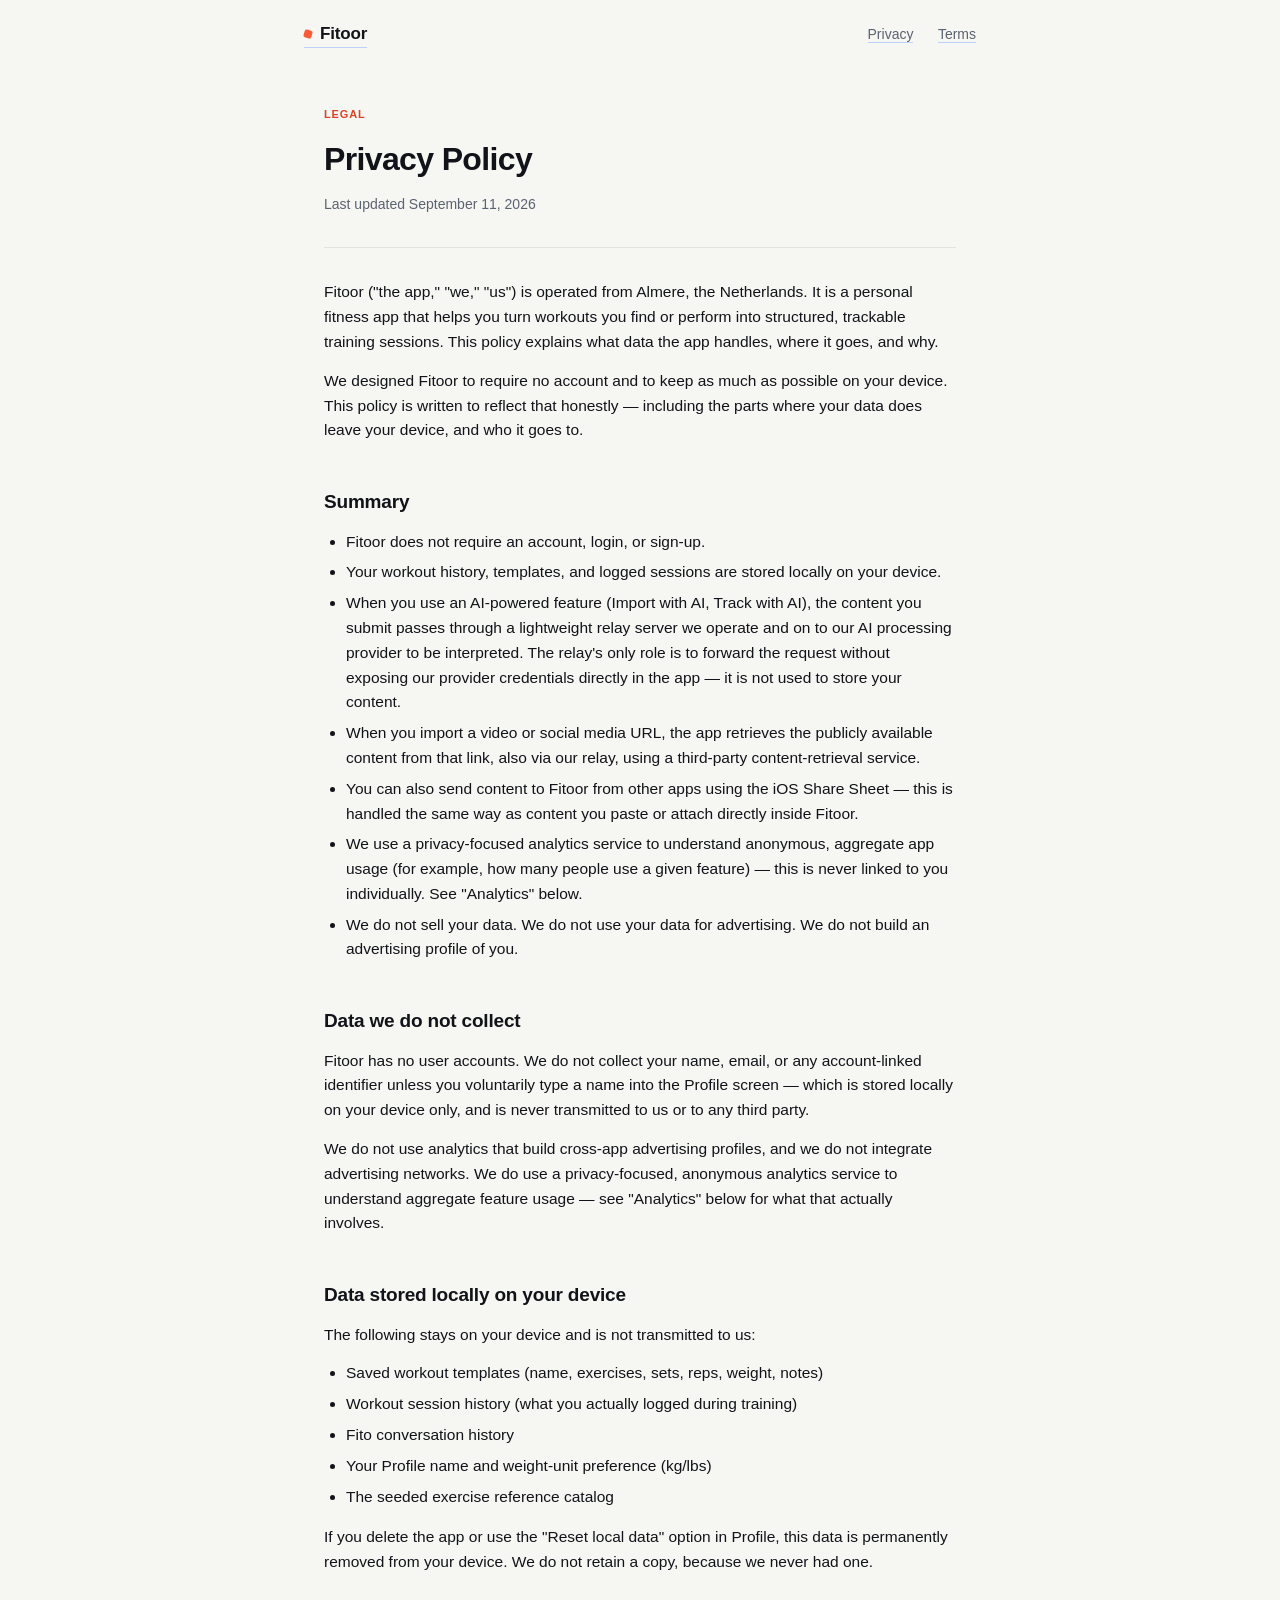
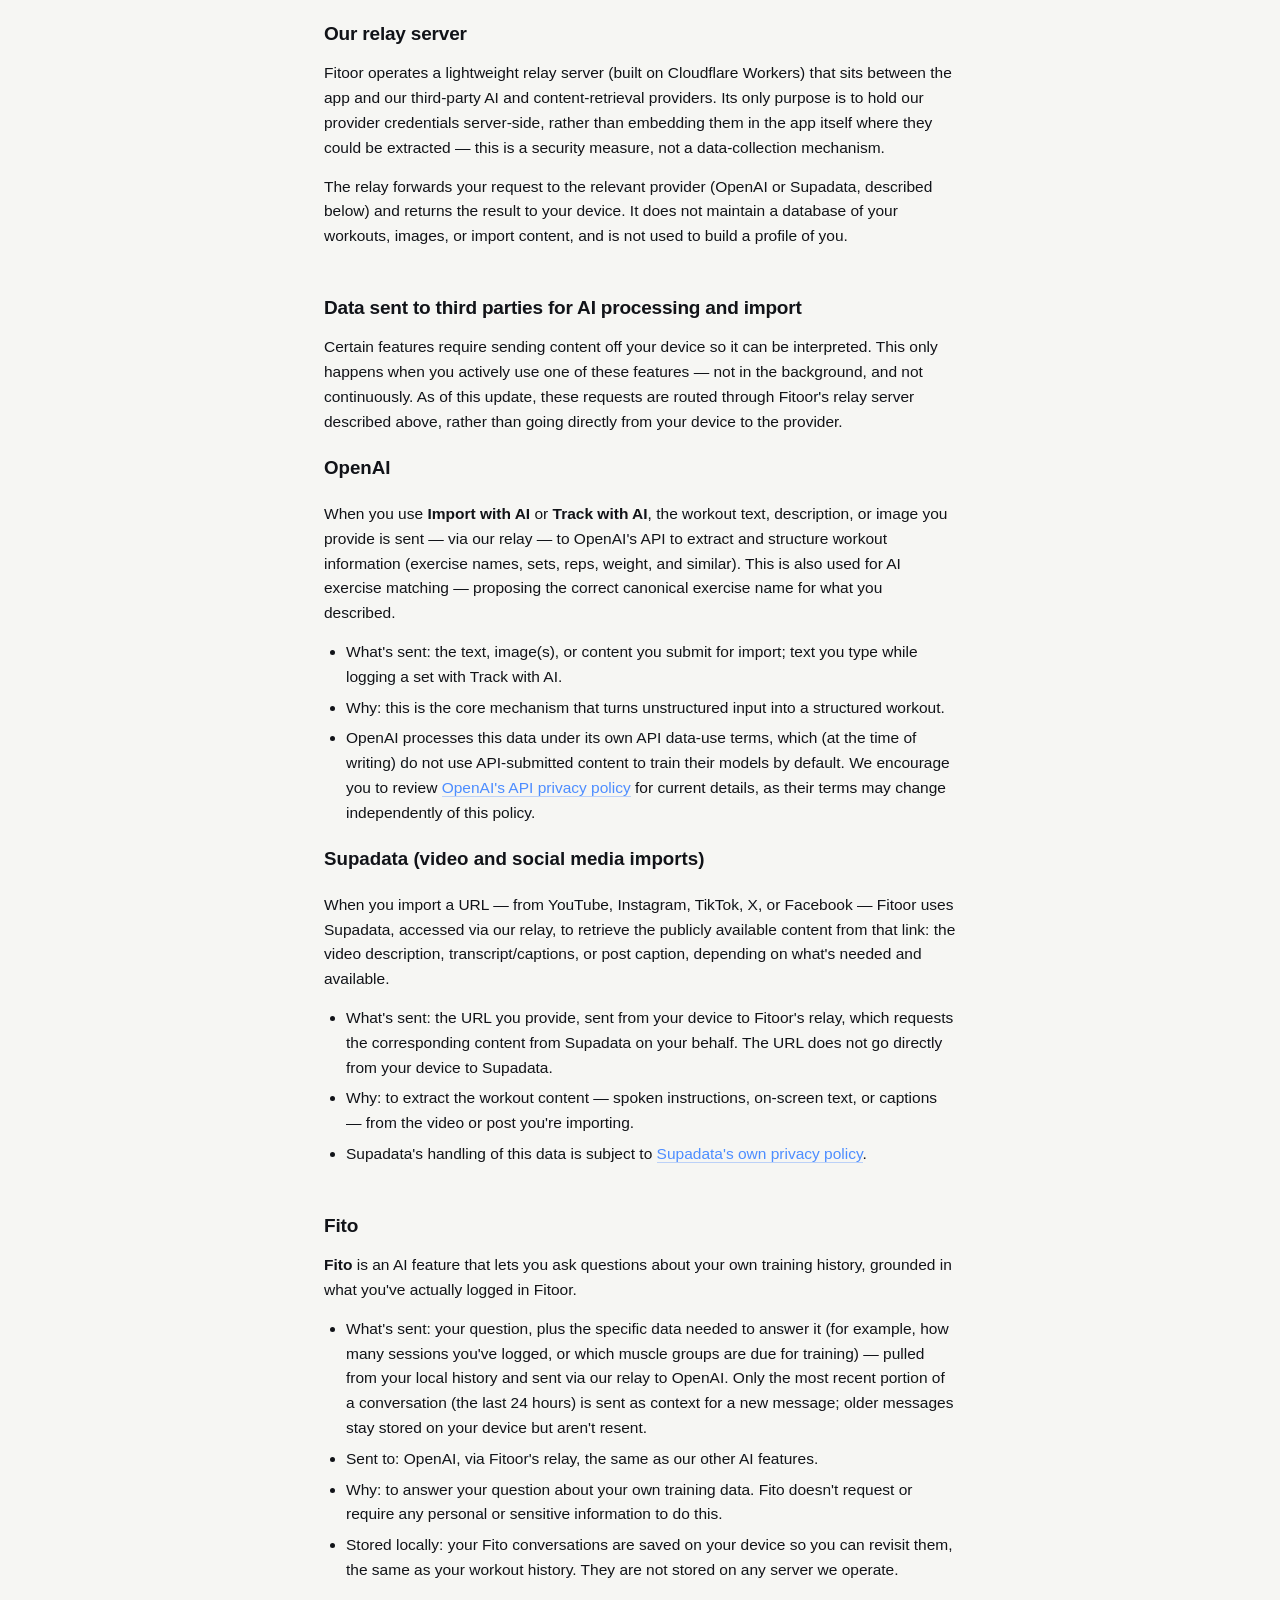
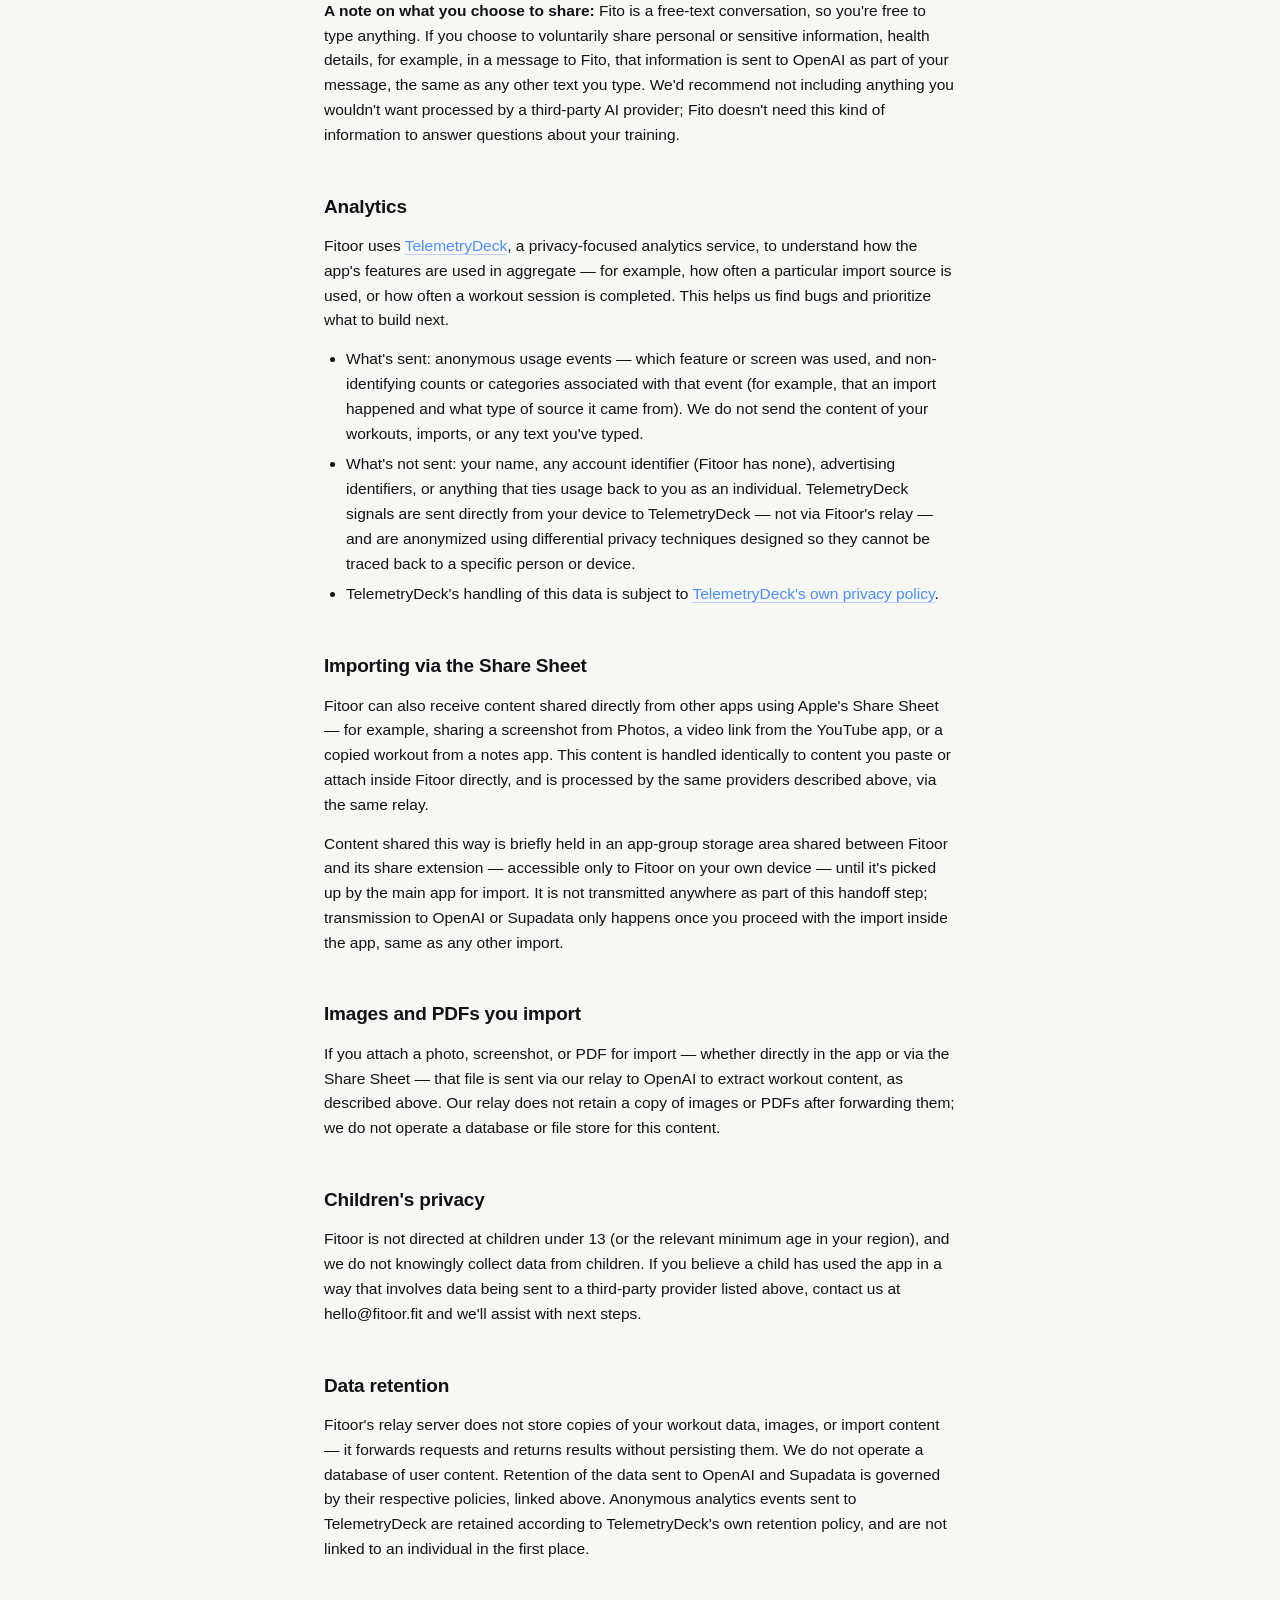
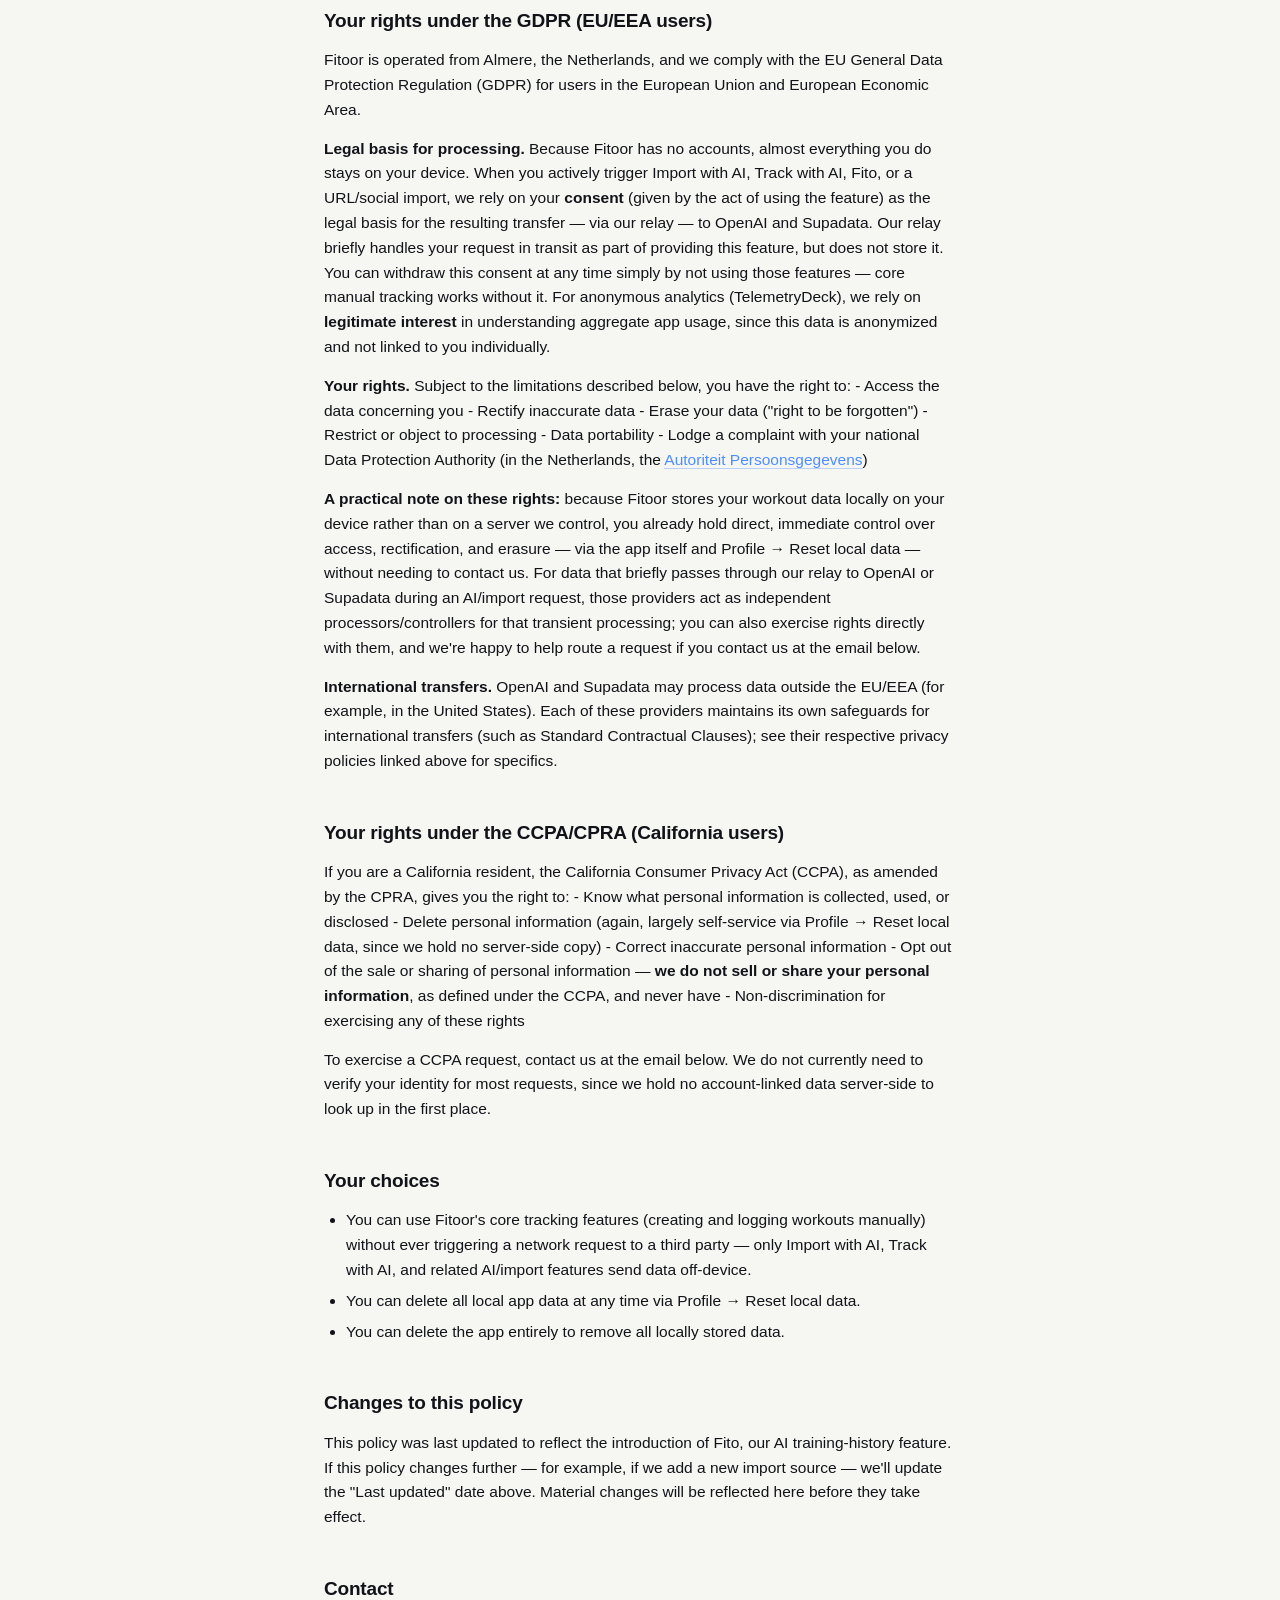
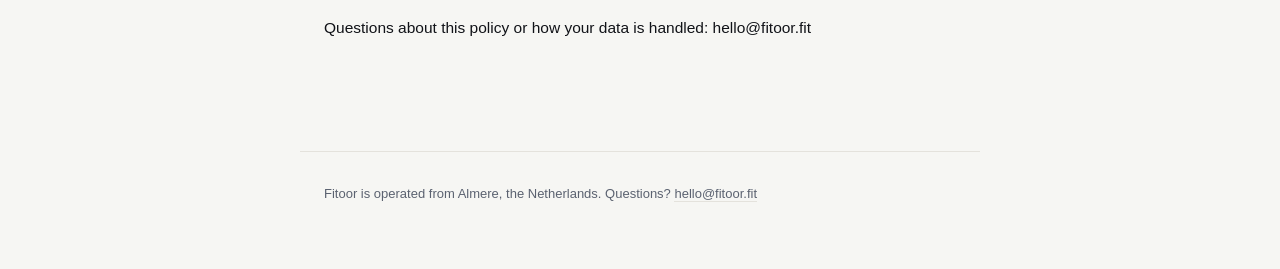
==== commit 330b312b: "Add Fito section to privacy policy, update legal basis and local storage list accordingly. Co-Author" ====
--- a/privacy.html
+++ b/privacy.html
@@ -22,7 +22,7 @@
   <div class="doc-header">
     <span class="eyebrow">Legal</span>
     <h1>Privacy Policy</h1>
-    <div class="updated">Last updated August 31, 2026</div>
+    <div class="updated">Last updated September 11, 2026</div>
   </div>
   <p>Fitoor ("the app," "we," "us") is operated from Almere, the Netherlands. It is a personal fitness app that helps you turn workouts you find or perform into structured, trackable training sessions. This policy explains what data the app handles, where it goes, and why.</p>
 <p>We designed Fitoor to require no account and to keep as much as possible on your device. This policy is written to reflect that honestly — including the parts where your data does leave your device, and who it goes to.</p>
@@ -44,6 +44,7 @@
 <ul>
 <li>Saved workout templates (name, exercises, sets, reps, weight, notes)</li>
 <li>Workout session history (what you actually logged during training)</li>
+<li>Fito conversation history</li>
 <li>Your Profile name and weight-unit preference (kg/lbs)</li>
 <li>The seeded exercise reference catalog</li>
 </ul>
@@ -67,6 +68,15 @@
 <li>Why: to extract the workout content — spoken instructions, on-screen text, or captions — from the video or post you're importing.</li>
 <li>Supadata's handling of this data is subject to <a href="https://supadata.ai/privacy">Supadata's own privacy policy</a>.</li>
 </ul>
+<h2>Fito</h2>
+<p><strong>Fito</strong> is an AI feature that lets you ask questions about your own training history, grounded in what you've actually logged in Fitoor.</p>
+<ul>
+<li>What's sent: your question, plus the specific data needed to answer it (for example, how many sessions you've logged, or which muscle groups are due for training) — pulled from your local history and sent via our relay to OpenAI. Only the most recent portion of a conversation (the last 24 hours) is sent as context for a new message; older messages stay stored on your device but aren't resent.</li>
+<li>Sent to: OpenAI, via Fitoor's relay, the same as our other AI features.</li>
+<li>Why: to answer your question about your own training data. Fito doesn't request or require any personal or sensitive information to do this.</li>
+<li>Stored locally: your Fito conversations are saved on your device so you can revisit them, the same as your workout history. They are not stored on any server we operate.</li>
+</ul>
+<p><strong>A note on what you choose to share:</strong> Fito is a free-text conversation, so you're free to type anything. If you choose to voluntarily share personal or sensitive information, health details, for example, in a message to Fito, that information is sent to OpenAI as part of your message, the same as any other text you type. We'd recommend not including anything you wouldn't want processed by a third-party AI provider; Fito doesn't need this kind of information to answer questions about your training.</p>
 <h2>Analytics</h2>
 <p>Fitoor uses <a href="https://telemetrydeck.com/">TelemetryDeck</a>, a privacy-focused analytics service, to understand how the app's features are used in aggregate — for example, how often a particular import source is used, or how often a workout session is completed. This helps us find bugs and prioritize what to build next.</p>
 <ul>
@@ -85,7 +95,7 @@
 <p>Fitoor's relay server does not store copies of your workout data, images, or import content — it forwards requests and returns results without persisting them. We do not operate a database of user content. Retention of the data sent to OpenAI and Supadata is governed by their respective policies, linked above. Anonymous analytics events sent to TelemetryDeck are retained according to TelemetryDeck's own retention policy, and are not linked to an individual in the first place.</p>
 <h2>Your rights under the GDPR (EU/EEA users)</h2>
 <p>Fitoor is operated from Almere, the Netherlands, and we comply with the EU General Data Protection Regulation (GDPR) for users in the European Union and European Economic Area.</p>
-<p><strong>Legal basis for processing.</strong> Because Fitoor has no accounts, almost everything you do stays on your device. When you actively trigger Import with AI, Track with AI, or a URL/social import, we rely on your <strong>consent</strong> (given by the act of using the feature) as the legal basis for the resulting transfer — via our relay — to OpenAI and Supadata. Our relay briefly handles your request in transit as part of providing this feature, but does not store it. You can withdraw this consent at any time simply by not using those features — core manual tracking works without it. For anonymous analytics (TelemetryDeck), we rely on <strong>legitimate interest</strong> in understanding aggregate app usage, since this data is anonymized and not linked to you individually.</p>
+<p><strong>Legal basis for processing.</strong> Because Fitoor has no accounts, almost everything you do stays on your device. When you actively trigger Import with AI, Track with AI, Fito, or a URL/social import, we rely on your <strong>consent</strong> (given by the act of using the feature) as the legal basis for the resulting transfer — via our relay — to OpenAI and Supadata. Our relay briefly handles your request in transit as part of providing this feature, but does not store it. You can withdraw this consent at any time simply by not using those features — core manual tracking works without it. For anonymous analytics (TelemetryDeck), we rely on <strong>legitimate interest</strong> in understanding aggregate app usage, since this data is anonymized and not linked to you individually.</p>
 <p><strong>Your rights.</strong> Subject to the limitations described below, you have the right to:
 - Access the data concerning you
 - Rectify inaccurate data
@@ -110,7 +120,7 @@
 <li>You can delete the app entirely to remove all locally stored data.</li>
 </ul>
 <h2>Changes to this policy</h2>
-<p>This policy was last updated to reflect that AI and import requests now route through a relay server we operate, that YouTube imports (description and transcript) now go through the same Supadata mechanism as other video/social sources, that Fitoor can now receive shared content from other apps via the iOS Share Sheet, and that we've introduced anonymous analytics via TelemetryDeck. If this policy changes further — for example, if we add a new import source — we'll update the "Last updated" date above. Material changes will be reflected here before they take effect.</p>
+<p>This policy was last updated to reflect the introduction of Fito, our AI training-history feature. If this policy changes further — for example, if we add a new import source — we'll update the "Last updated" date above. Material changes will be reflected here before they take effect.</p>
 <h2>Contact</h2>
 <p>Questions about this policy or how your data is handled: hello@fitoor.fit</p>
 </main>
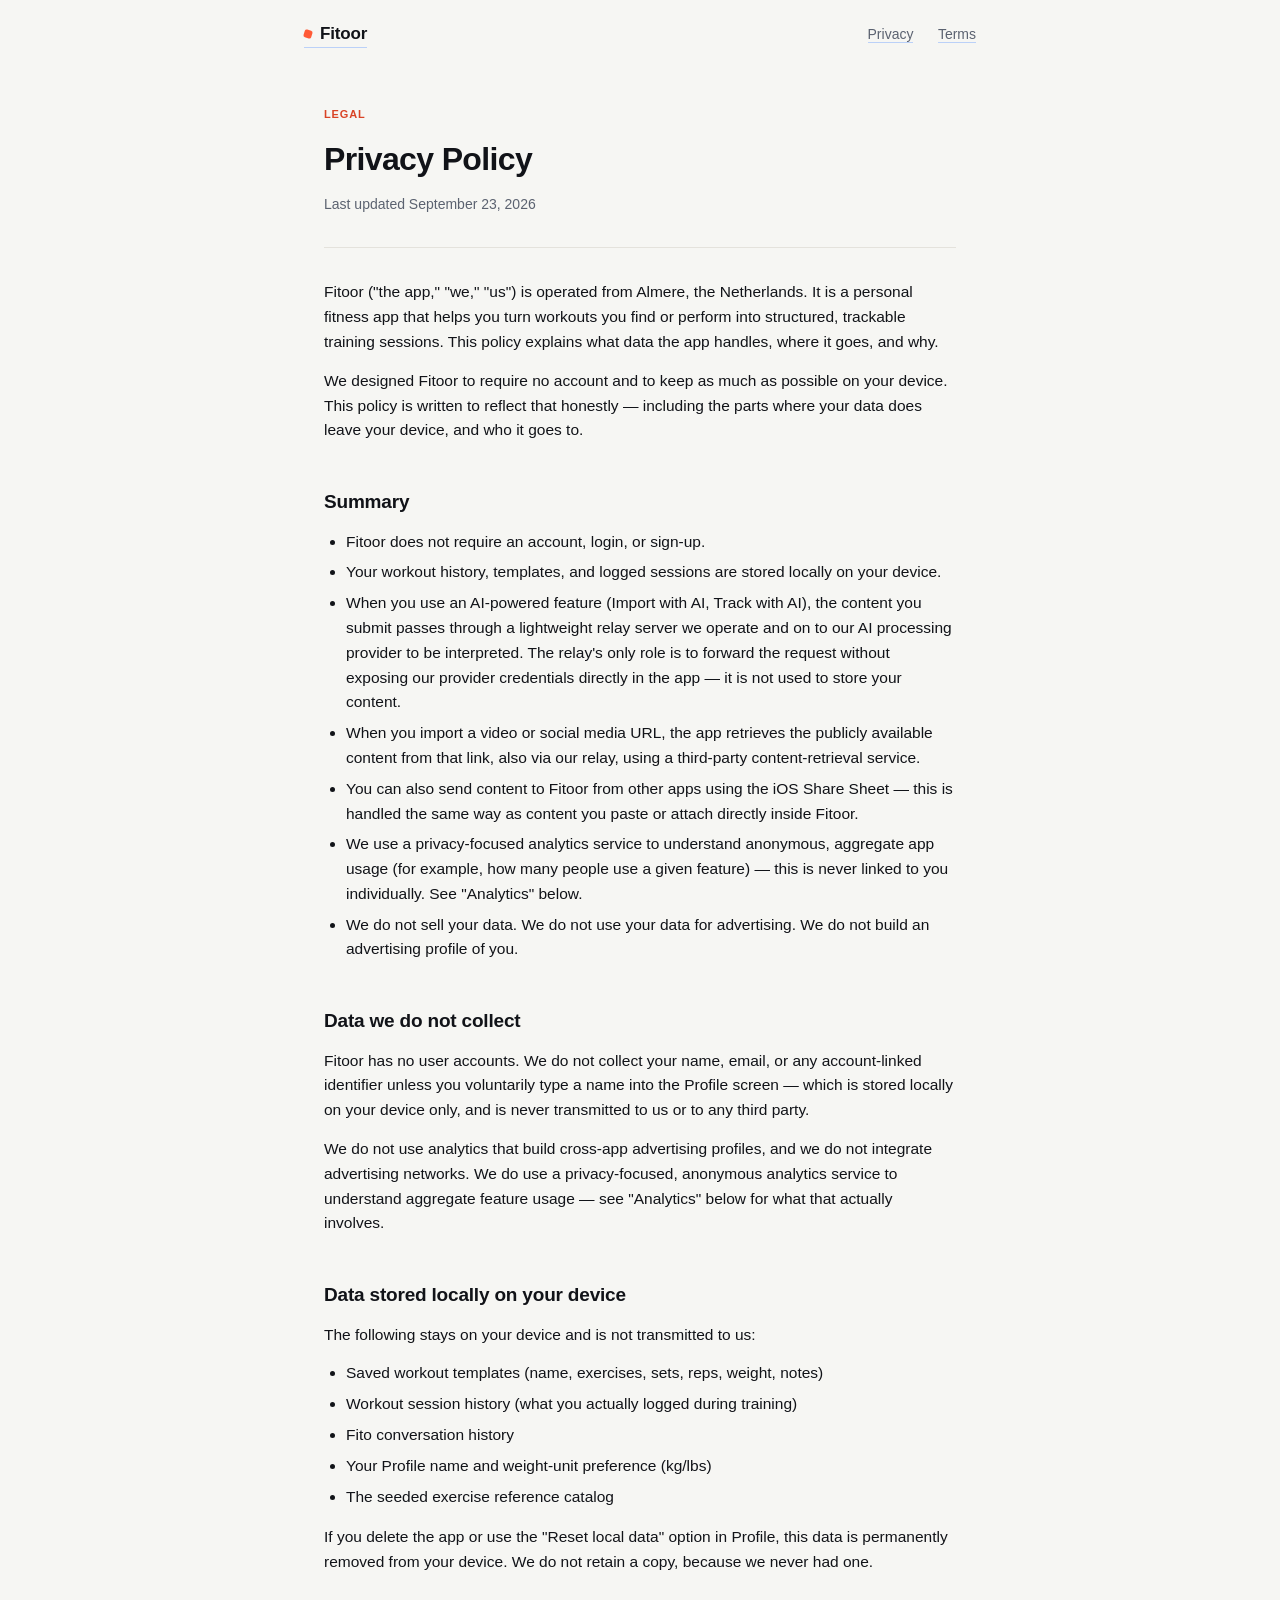
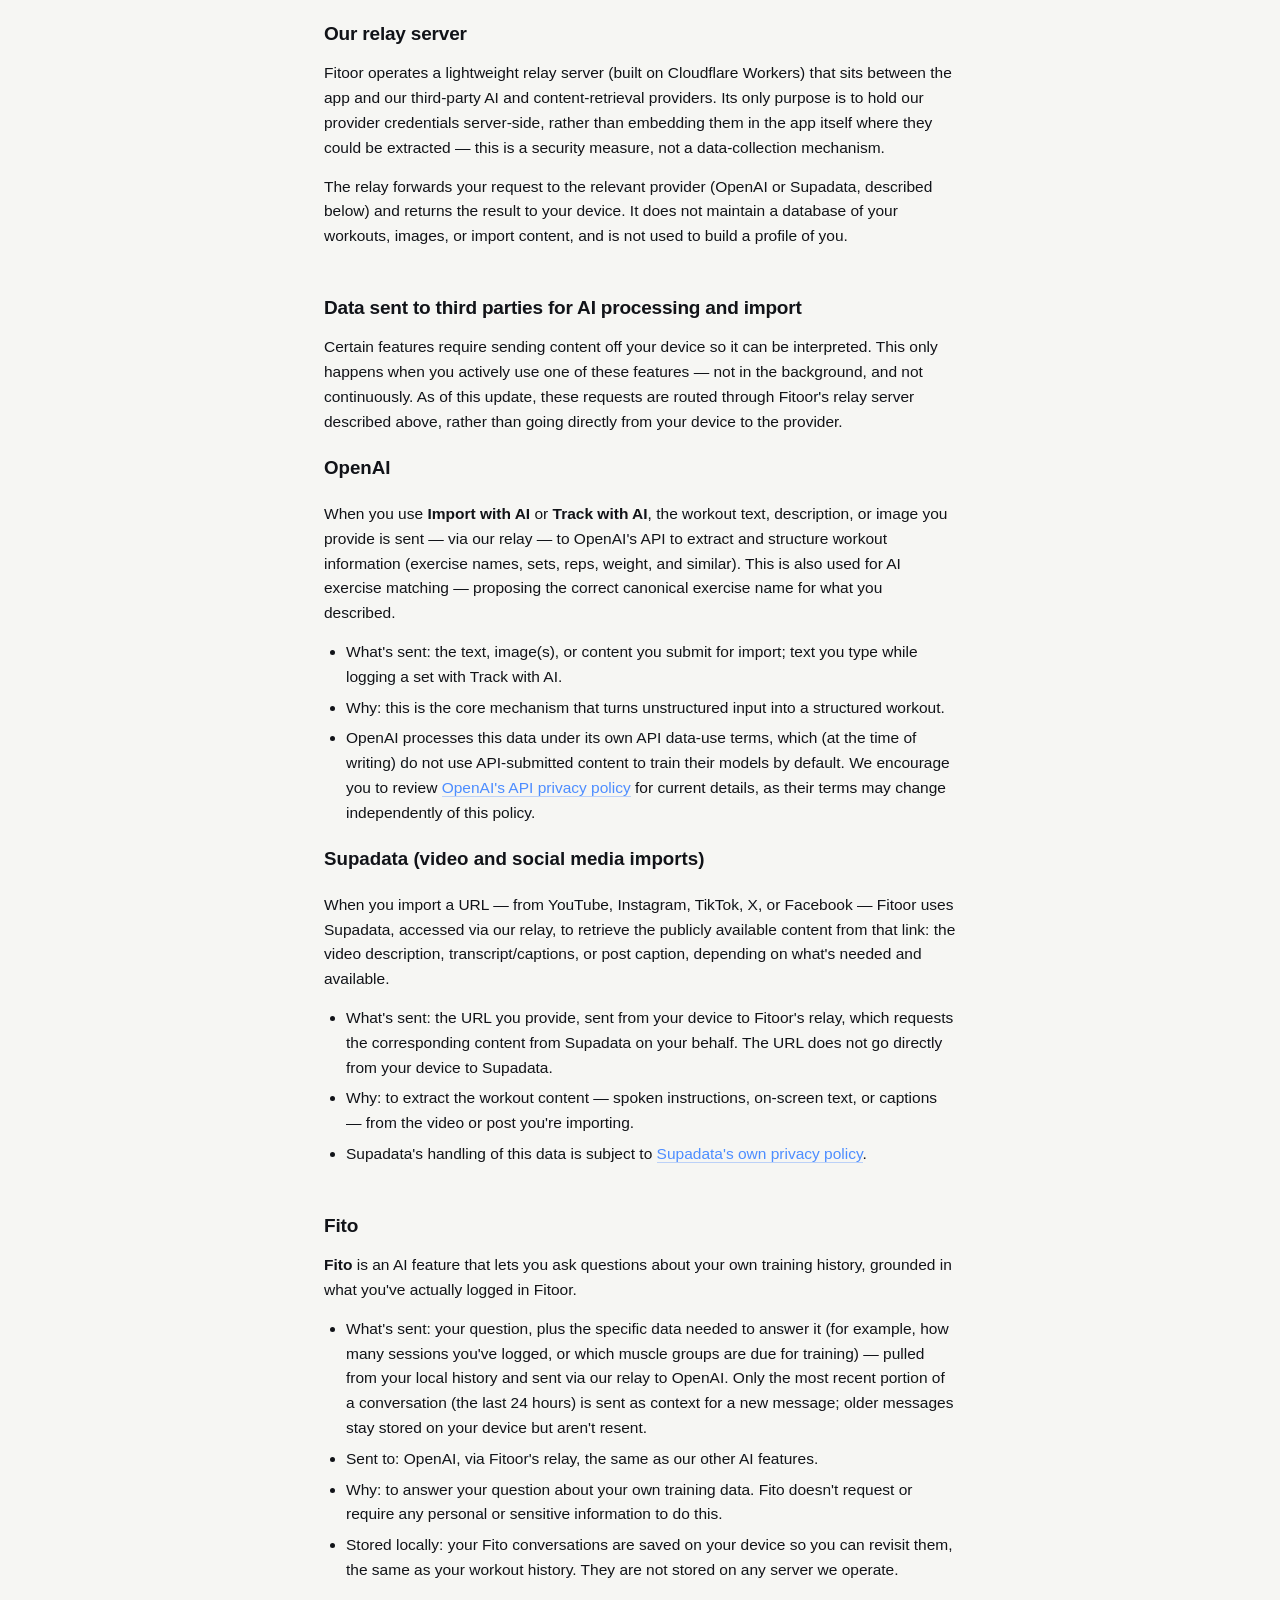
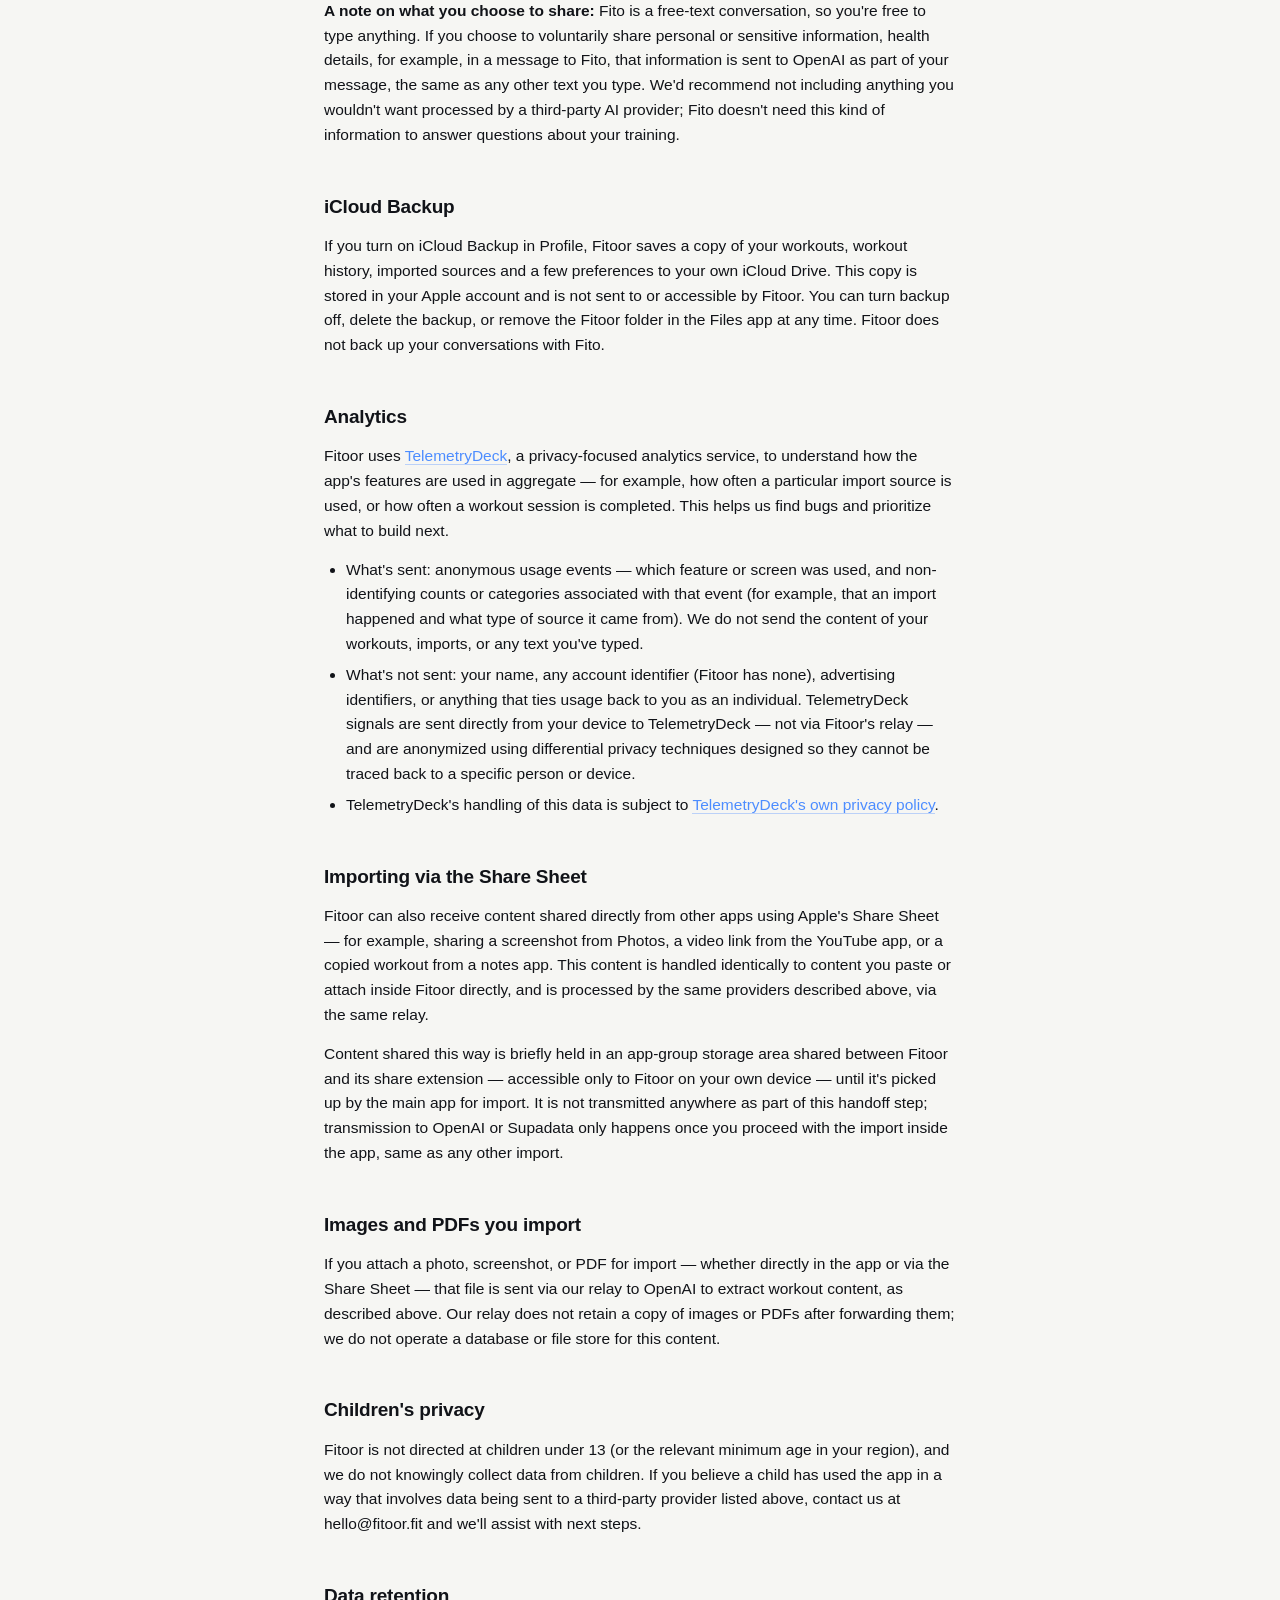
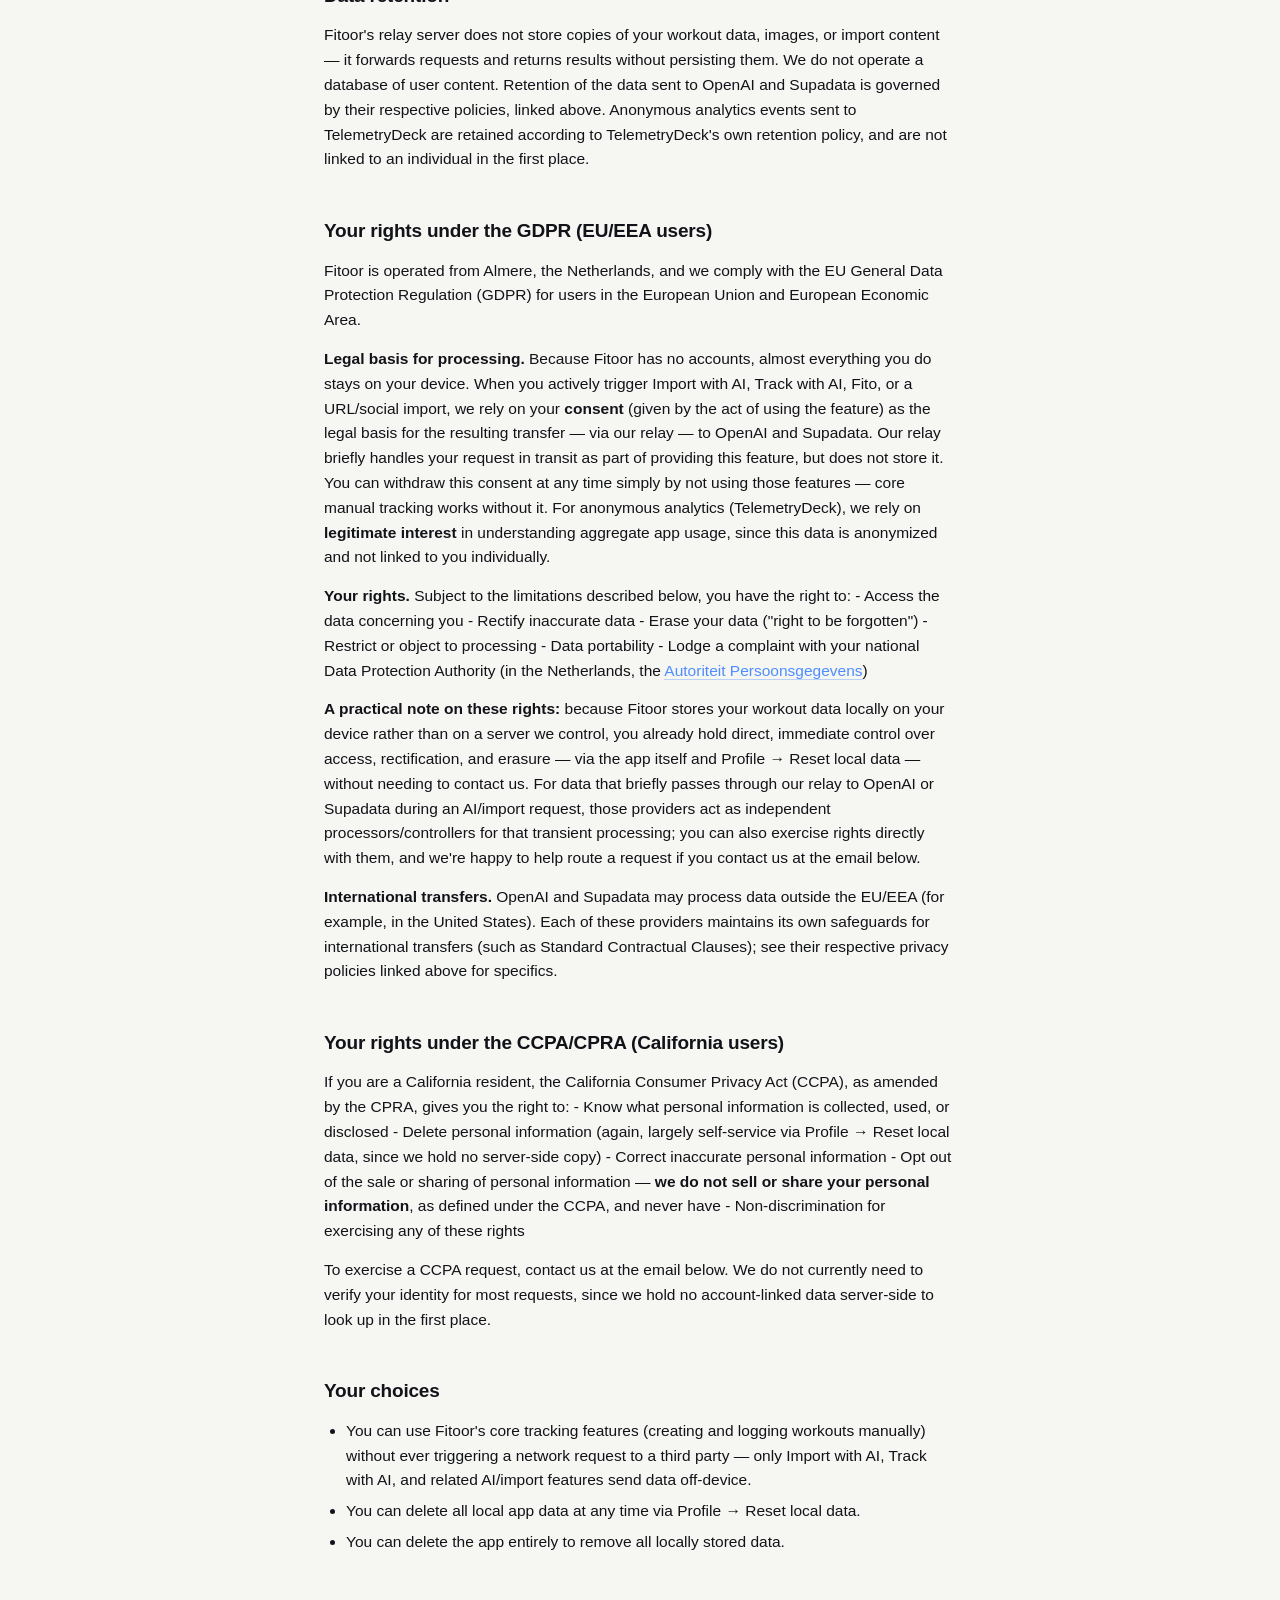
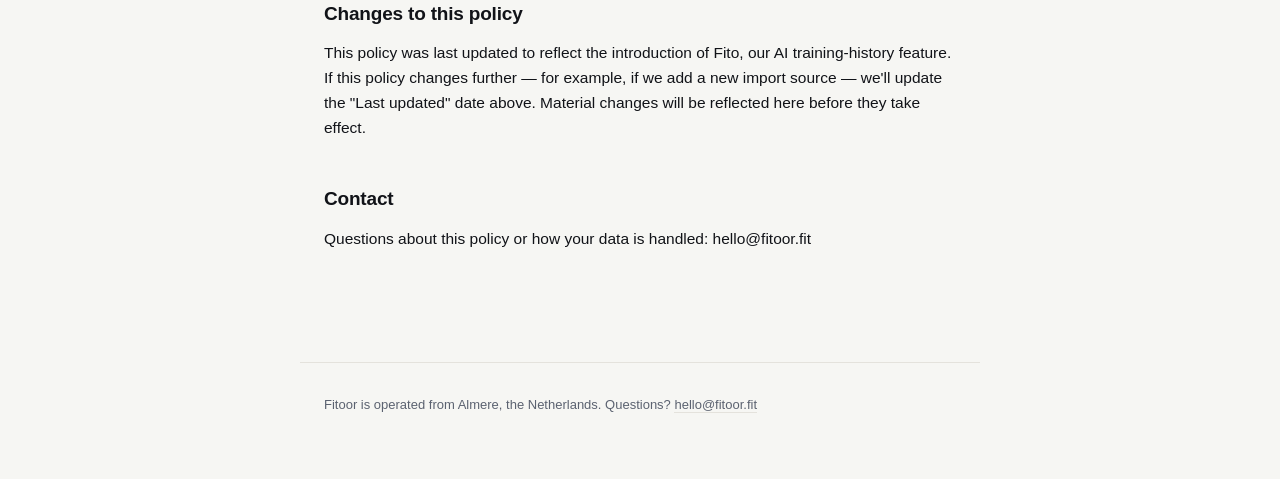
==== commit 4b72a4ab: "Add iCloud Backup section to privacy policy, update last-updated date. Co-Authored-By: Claude Opus 5" ====
--- a/privacy.html
+++ b/privacy.html
@@ -22,7 +22,7 @@
   <div class="doc-header">
     <span class="eyebrow">Legal</span>
     <h1>Privacy Policy</h1>
-    <div class="updated">Last updated September 11, 2026</div>
+    <div class="updated">Last updated September 23, 2026</div>
   </div>
   <p>Fitoor ("the app," "we," "us") is operated from Almere, the Netherlands. It is a personal fitness app that helps you turn workouts you find or perform into structured, trackable training sessions. This policy explains what data the app handles, where it goes, and why.</p>
 <p>We designed Fitoor to require no account and to keep as much as possible on your device. This policy is written to reflect that honestly — including the parts where your data does leave your device, and who it goes to.</p>
@@ -77,6 +77,8 @@
 <li>Stored locally: your Fito conversations are saved on your device so you can revisit them, the same as your workout history. They are not stored on any server we operate.</li>
 </ul>
 <p><strong>A note on what you choose to share:</strong> Fito is a free-text conversation, so you're free to type anything. If you choose to voluntarily share personal or sensitive information, health details, for example, in a message to Fito, that information is sent to OpenAI as part of your message, the same as any other text you type. We'd recommend not including anything you wouldn't want processed by a third-party AI provider; Fito doesn't need this kind of information to answer questions about your training.</p>
+<h2>iCloud Backup</h2>
+<p>If you turn on iCloud Backup in Profile, Fitoor saves a copy of your workouts, workout history, imported sources and a few preferences to your own iCloud Drive. This copy is stored in your Apple account and is not sent to or accessible by Fitoor. You can turn backup off, delete the backup, or remove the Fitoor folder in the Files app at any time. Fitoor does not back up your conversations with Fito.</p>
 <h2>Analytics</h2>
 <p>Fitoor uses <a href="https://telemetrydeck.com/">TelemetryDeck</a>, a privacy-focused analytics service, to understand how the app's features are used in aggregate — for example, how often a particular import source is used, or how often a workout session is completed. This helps us find bugs and prioritize what to build next.</p>
 <ul>
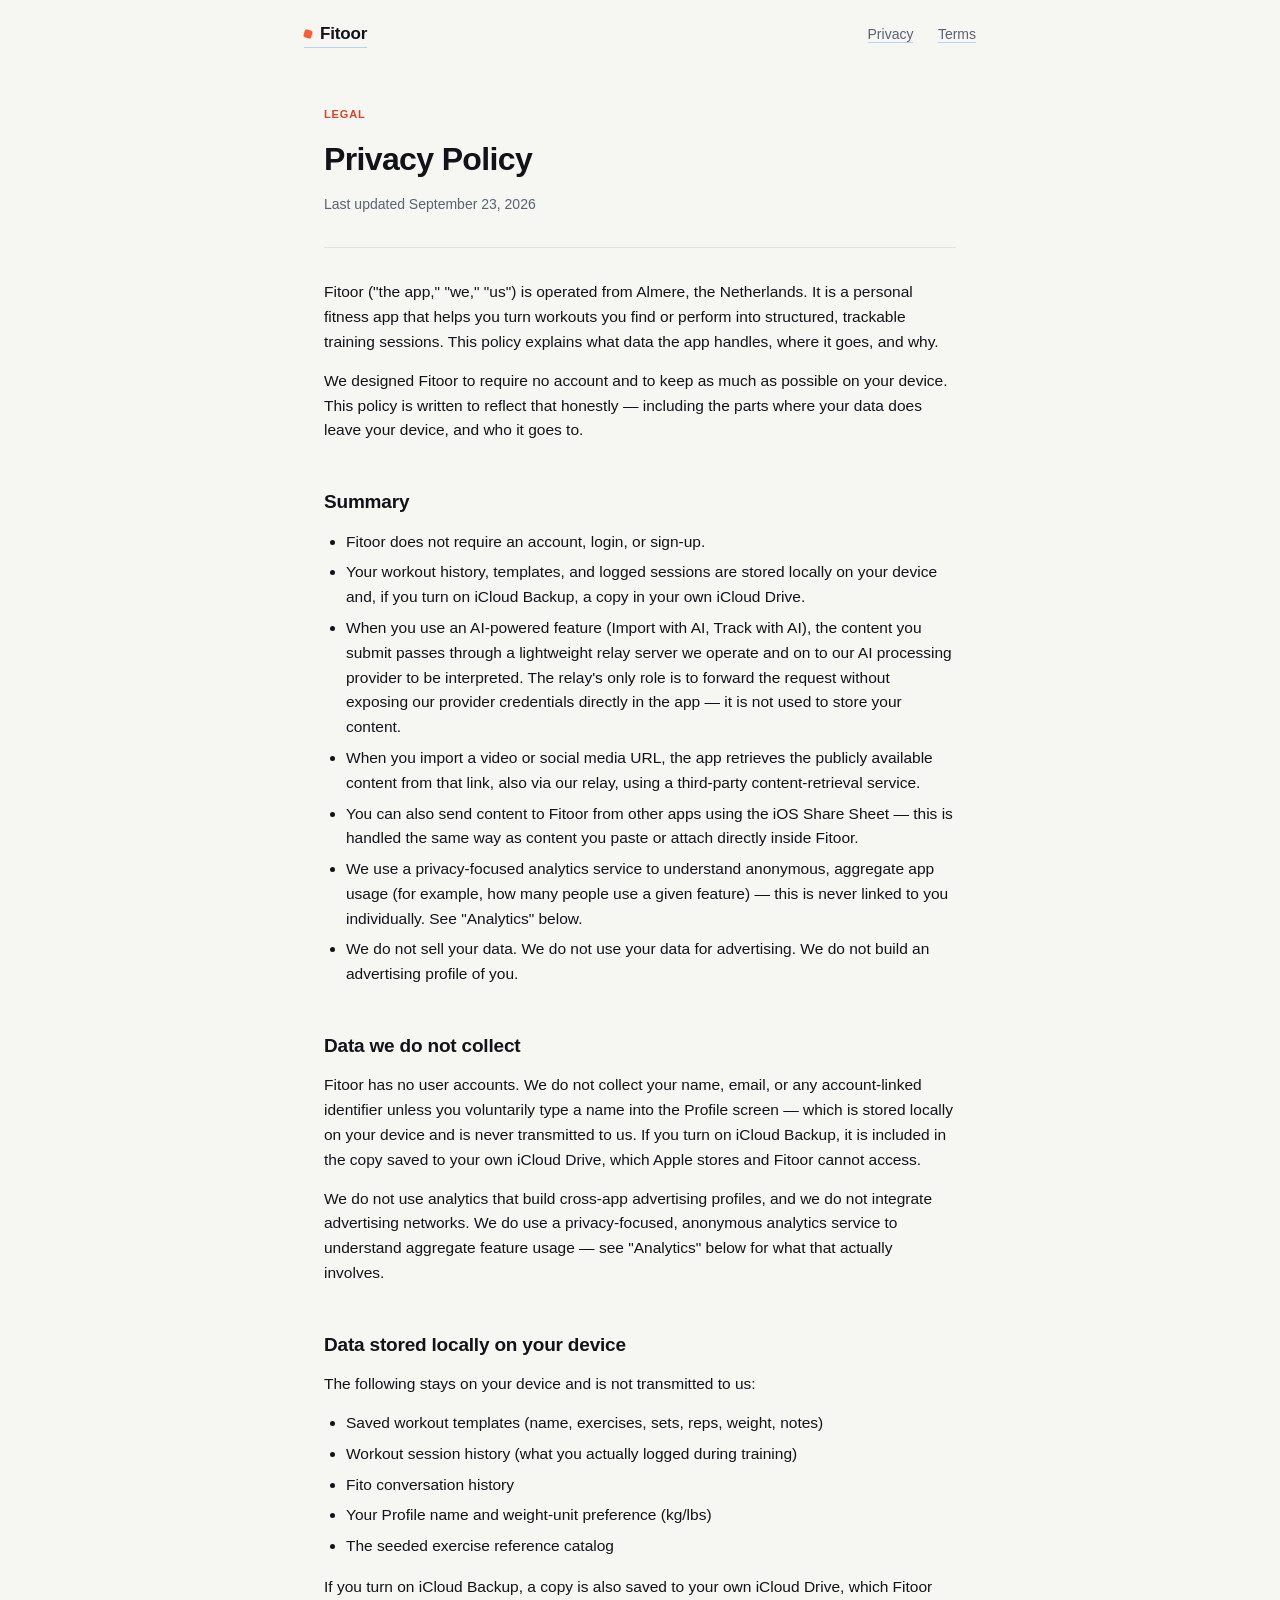
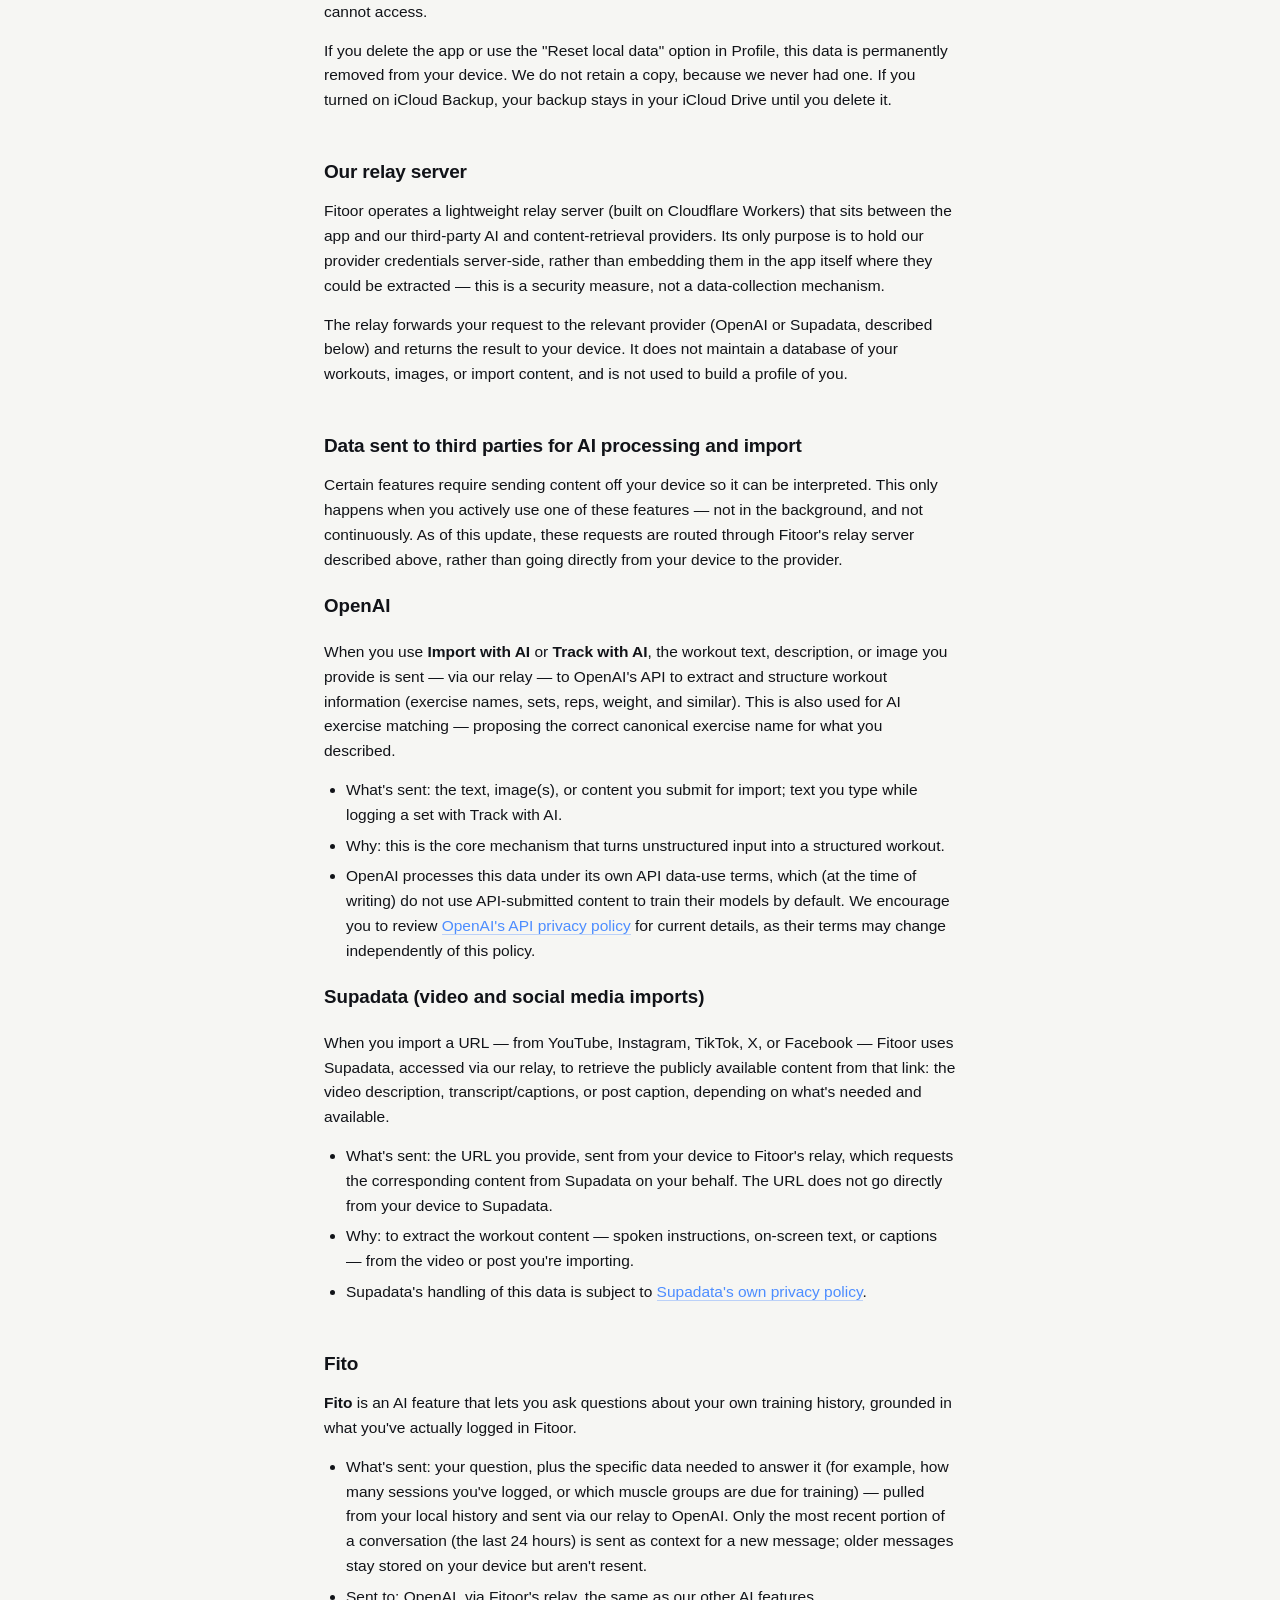
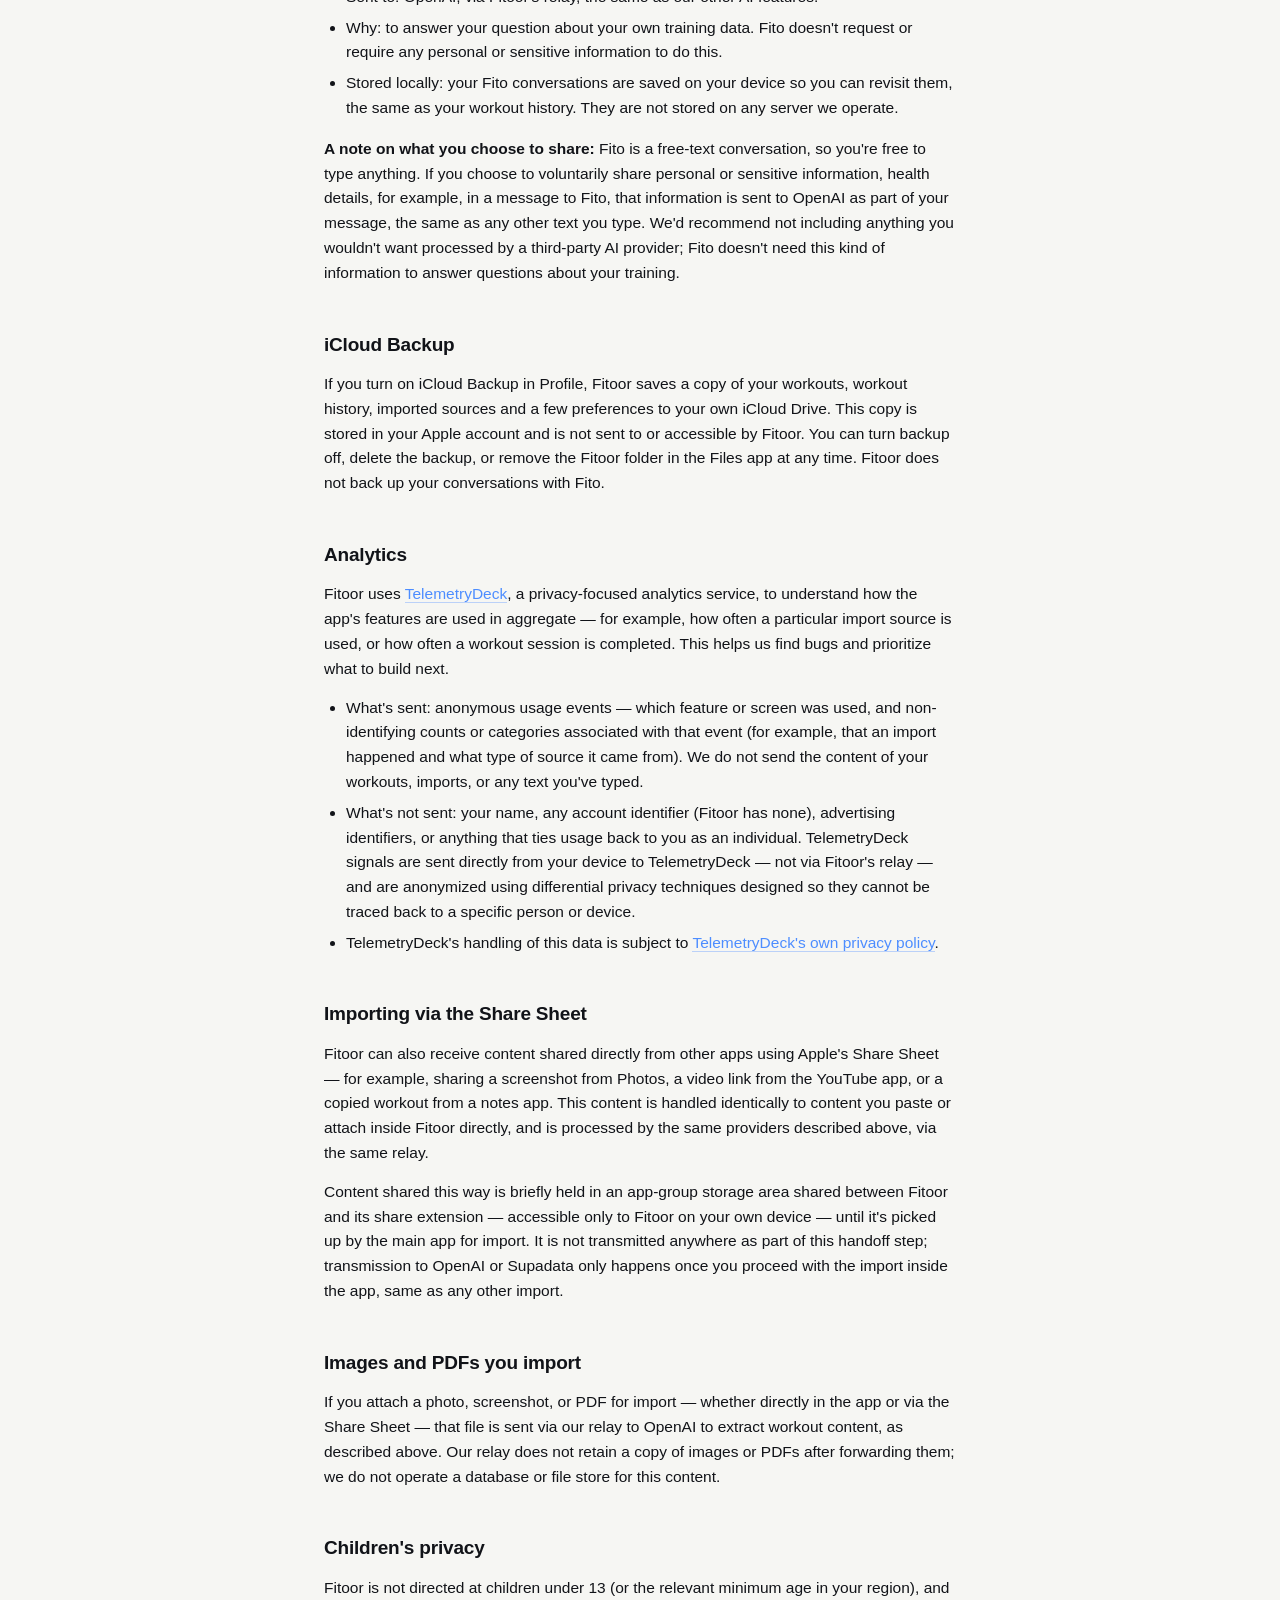
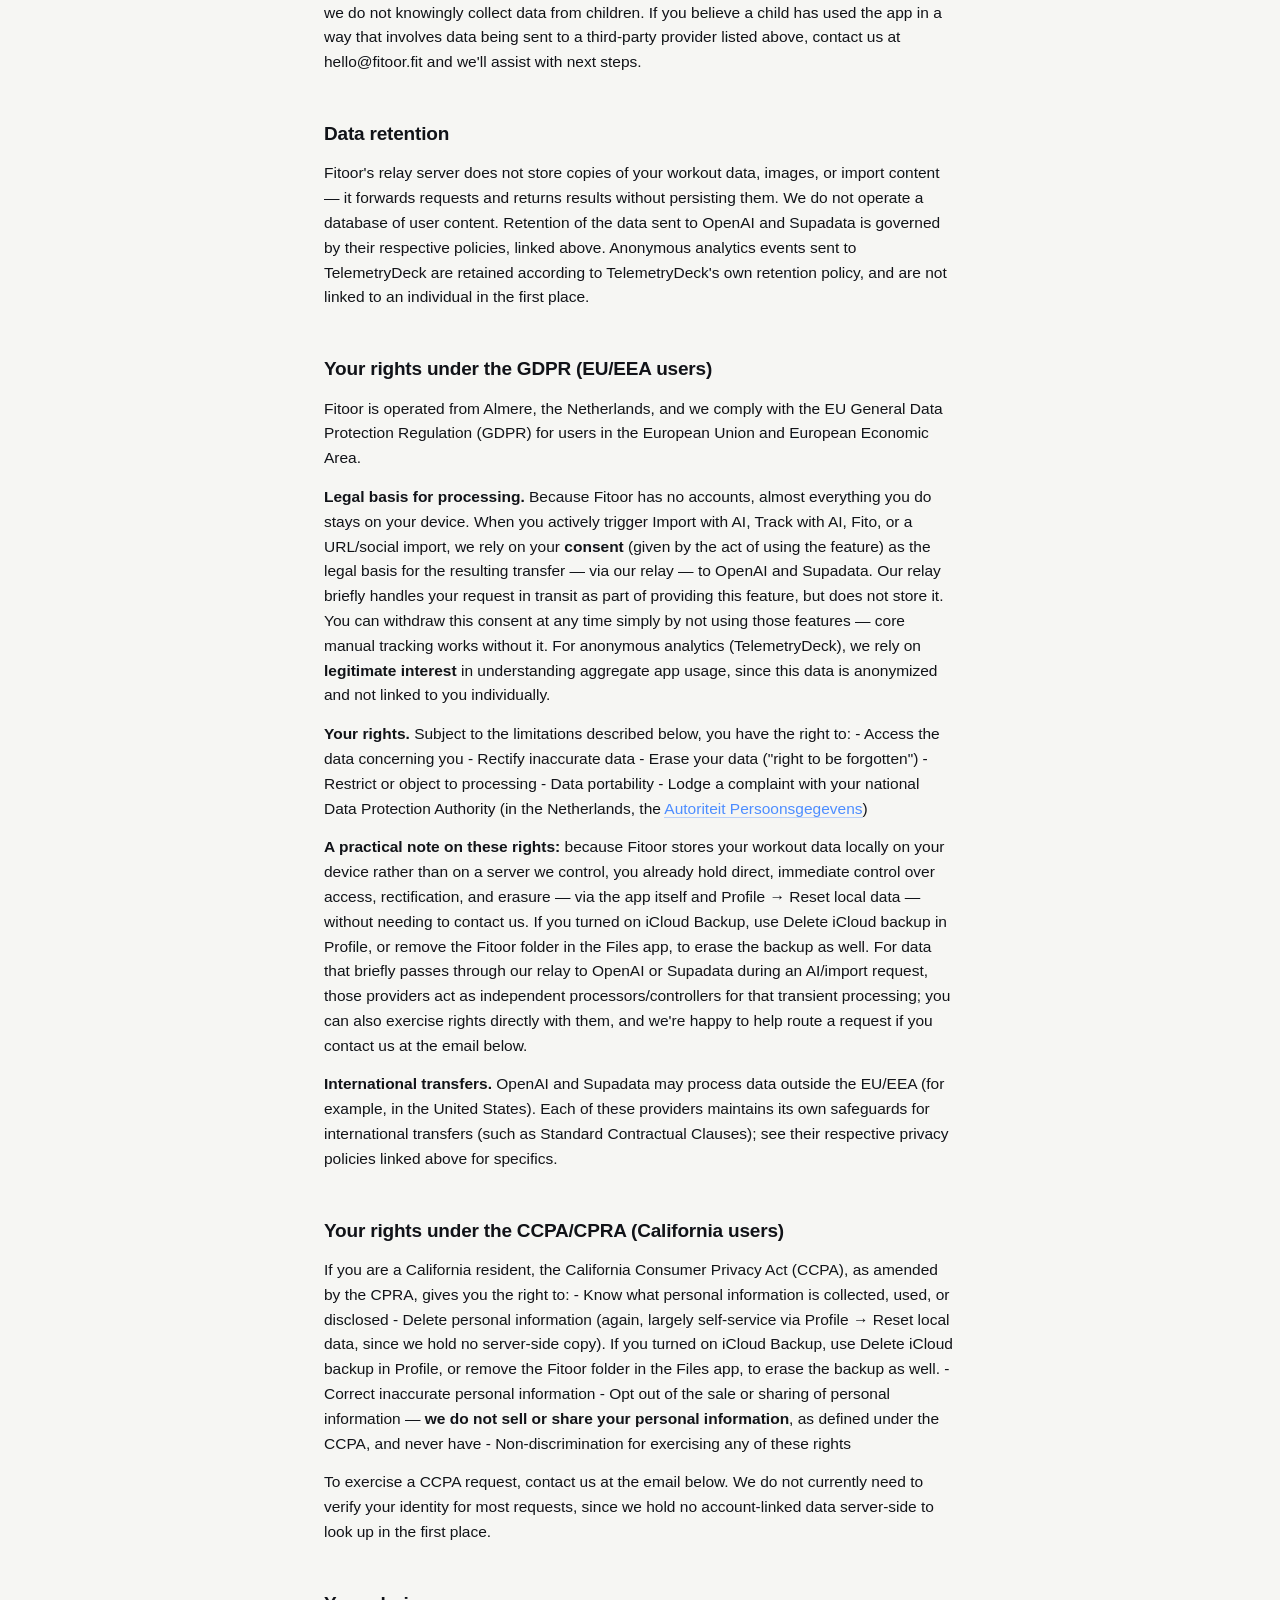
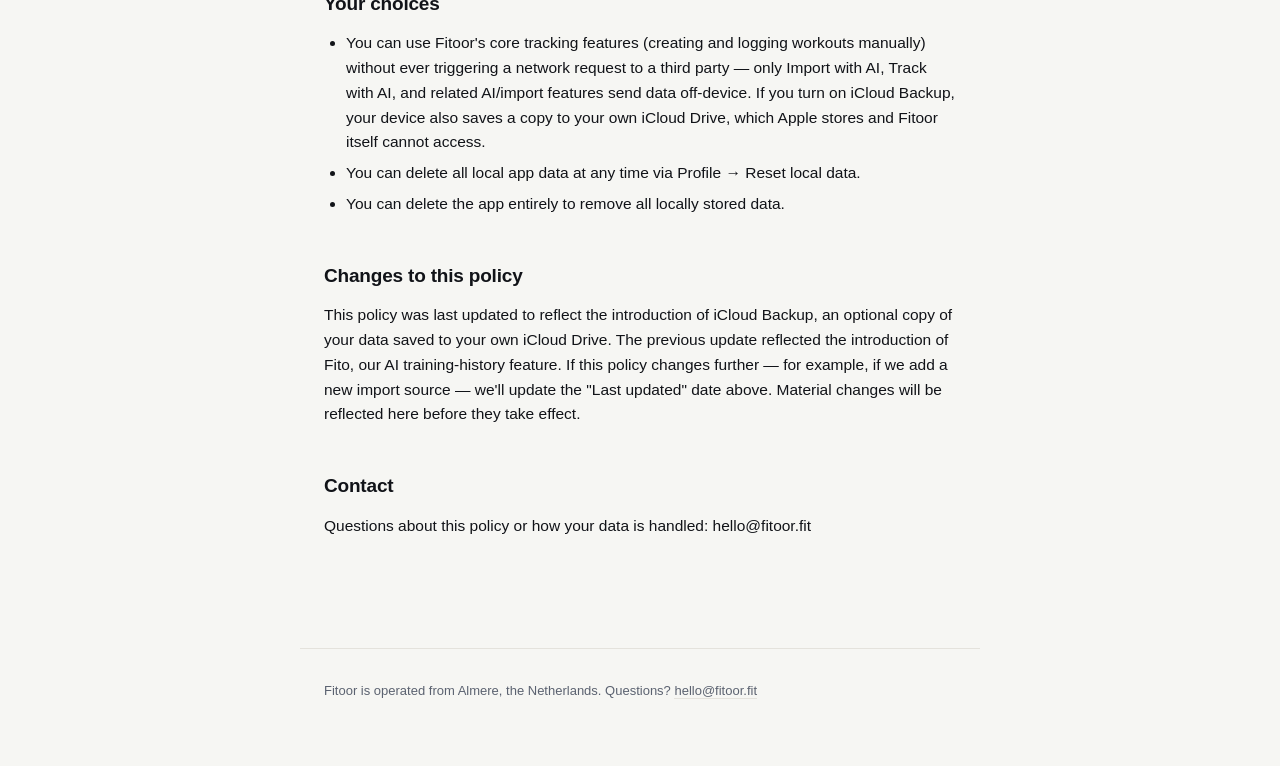
==== commit 41f42844: "Privacy policy: reflect iCloud Backup in storage, deletion and rights passages. Co-Authored-By: Clau" ====
--- a/privacy.html
+++ b/privacy.html
@@ -29,7 +29,7 @@
 <h2>Summary</h2>
 <ul>
 <li>Fitoor does not require an account, login, or sign-up.</li>
-<li>Your workout history, templates, and logged sessions are stored locally on your device.</li>
+<li>Your workout history, templates, and logged sessions are stored locally on your device and, if you turn on iCloud Backup, a copy in your own iCloud Drive.</li>
 <li>When you use an AI-powered feature (Import with AI, Track with AI), the content you submit passes through a lightweight relay server we operate and on to our AI processing provider to be interpreted. The relay's only role is to forward the request without exposing our provider credentials directly in the app — it is not used to store your content.</li>
 <li>When you import a video or social media URL, the app retrieves the publicly available content from that link, also via our relay, using a third-party content-retrieval service.</li>
 <li>You can also send content to Fitoor from other apps using the iOS Share Sheet — this is handled the same way as content you paste or attach directly inside Fitoor.</li>
@@ -37,7 +37,7 @@
 <li>We do not sell your data. We do not use your data for advertising. We do not build an advertising profile of you.</li>
 </ul>
 <h2>Data we do not collect</h2>
-<p>Fitoor has no user accounts. We do not collect your name, email, or any account-linked identifier unless you voluntarily type a name into the Profile screen — which is stored locally on your device only, and is never transmitted to us or to any third party.</p>
+<p>Fitoor has no user accounts. We do not collect your name, email, or any account-linked identifier unless you voluntarily type a name into the Profile screen — which is stored locally on your device and is never transmitted to us. If you turn on iCloud Backup, it is included in the copy saved to your own iCloud Drive, which Apple stores and Fitoor cannot access.</p>
 <p>We do not use analytics that build cross-app advertising profiles, and we do not integrate advertising networks. We do use a privacy-focused, anonymous analytics service to understand aggregate feature usage — see "Analytics" below for what that actually involves.</p>
 <h2>Data stored locally on your device</h2>
 <p>The following stays on your device and is not transmitted to us:</p>
@@ -48,7 +48,8 @@
 <li>Your Profile name and weight-unit preference (kg/lbs)</li>
 <li>The seeded exercise reference catalog</li>
 </ul>
-<p>If you delete the app or use the "Reset local data" option in Profile, this data is permanently removed from your device. We do not retain a copy, because we never had one.</p>
+<p>If you turn on iCloud Backup, a copy is also saved to your own iCloud Drive, which Fitoor cannot access.</p>
+<p>If you delete the app or use the "Reset local data" option in Profile, this data is permanently removed from your device. We do not retain a copy, because we never had one. If you turned on iCloud Backup, your backup stays in your iCloud Drive until you delete it.</p>
 <h2>Our relay server</h2>
 <p>Fitoor operates a lightweight relay server (built on Cloudflare Workers) that sits between the app and our third-party AI and content-retrieval providers. Its only purpose is to hold our provider credentials server-side, rather than embedding them in the app itself where they could be extracted — this is a security measure, not a data-collection mechanism.</p>
 <p>The relay forwards your request to the relevant provider (OpenAI or Supadata, described below) and returns the result to your device. It does not maintain a database of your workouts, images, or import content, and is not used to build a profile of you.</p>
@@ -105,24 +106,24 @@
 - Restrict or object to processing
 - Data portability
 - Lodge a complaint with your national Data Protection Authority (in the Netherlands, the <a href="https://www.autoriteitpersoonsgegevens.nl/">Autoriteit Persoonsgegevens</a>)</p>
-<p><strong>A practical note on these rights:</strong> because Fitoor stores your workout data locally on your device rather than on a server we control, you already hold direct, immediate control over access, rectification, and erasure — via the app itself and Profile → Reset local data — without needing to contact us. For data that briefly passes through our relay to OpenAI or Supadata during an AI/import request, those providers act as independent processors/controllers for that transient processing; you can also exercise rights directly with them, and we're happy to help route a request if you contact us at the email below.</p>
+<p><strong>A practical note on these rights:</strong> because Fitoor stores your workout data locally on your device rather than on a server we control, you already hold direct, immediate control over access, rectification, and erasure — via the app itself and Profile → Reset local data — without needing to contact us. If you turned on iCloud Backup, use Delete iCloud backup in Profile, or remove the Fitoor folder in the Files app, to erase the backup as well. For data that briefly passes through our relay to OpenAI or Supadata during an AI/import request, those providers act as independent processors/controllers for that transient processing; you can also exercise rights directly with them, and we're happy to help route a request if you contact us at the email below.</p>
 <p><strong>International transfers.</strong> OpenAI and Supadata may process data outside the EU/EEA (for example, in the United States). Each of these providers maintains its own safeguards for international transfers (such as Standard Contractual Clauses); see their respective privacy policies linked above for specifics.</p>
 <h2>Your rights under the CCPA/CPRA (California users)</h2>
 <p>If you are a California resident, the California Consumer Privacy Act (CCPA), as amended by the CPRA, gives you the right to:
 - Know what personal information is collected, used, or disclosed
-- Delete personal information (again, largely self-service via Profile → Reset local data, since we hold no server-side copy)
+- Delete personal information (again, largely self-service via Profile → Reset local data, since we hold no server-side copy). If you turned on iCloud Backup, use Delete iCloud backup in Profile, or remove the Fitoor folder in the Files app, to erase the backup as well.
 - Correct inaccurate personal information
 - Opt out of the sale or sharing of personal information — <strong>we do not sell or share your personal information</strong>, as defined under the CCPA, and never have
 - Non-discrimination for exercising any of these rights</p>
 <p>To exercise a CCPA request, contact us at the email below. We do not currently need to verify your identity for most requests, since we hold no account-linked data server-side to look up in the first place.</p>
 <h2>Your choices</h2>
 <ul>
-<li>You can use Fitoor's core tracking features (creating and logging workouts manually) without ever triggering a network request to a third party — only Import with AI, Track with AI, and related AI/import features send data off-device.</li>
+<li>You can use Fitoor's core tracking features (creating and logging workouts manually) without ever triggering a network request to a third party — only Import with AI, Track with AI, and related AI/import features send data off-device. If you turn on iCloud Backup, your device also saves a copy to your own iCloud Drive, which Apple stores and Fitoor itself cannot access.</li>
 <li>You can delete all local app data at any time via Profile → Reset local data.</li>
 <li>You can delete the app entirely to remove all locally stored data.</li>
 </ul>
 <h2>Changes to this policy</h2>
-<p>This policy was last updated to reflect the introduction of Fito, our AI training-history feature. If this policy changes further — for example, if we add a new import source — we'll update the "Last updated" date above. Material changes will be reflected here before they take effect.</p>
+<p>This policy was last updated to reflect the introduction of iCloud Backup, an optional copy of your data saved to your own iCloud Drive. The previous update reflected the introduction of Fito, our AI training-history feature. If this policy changes further — for example, if we add a new import source — we'll update the "Last updated" date above. Material changes will be reflected here before they take effect.</p>
 <h2>Contact</h2>
 <p>Questions about this policy or how your data is handled: hello@fitoor.fit</p>
 </main>
